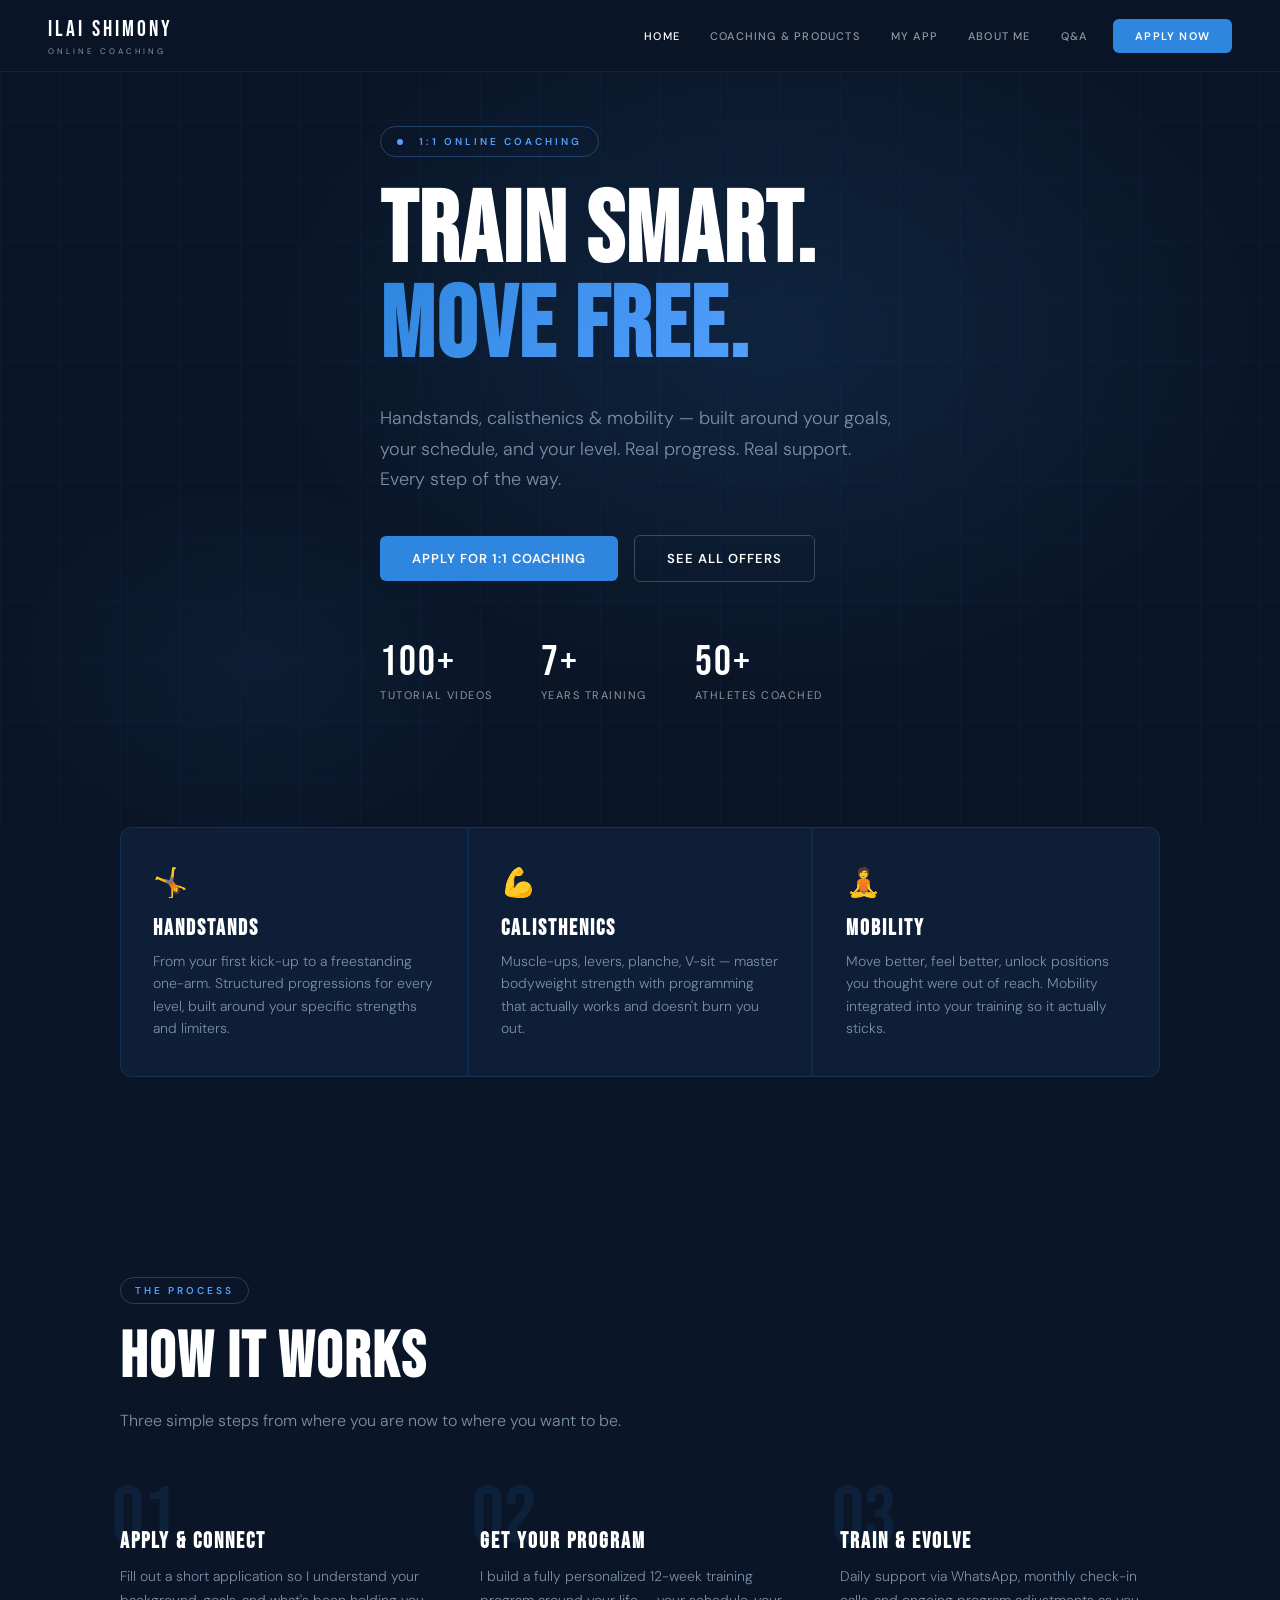
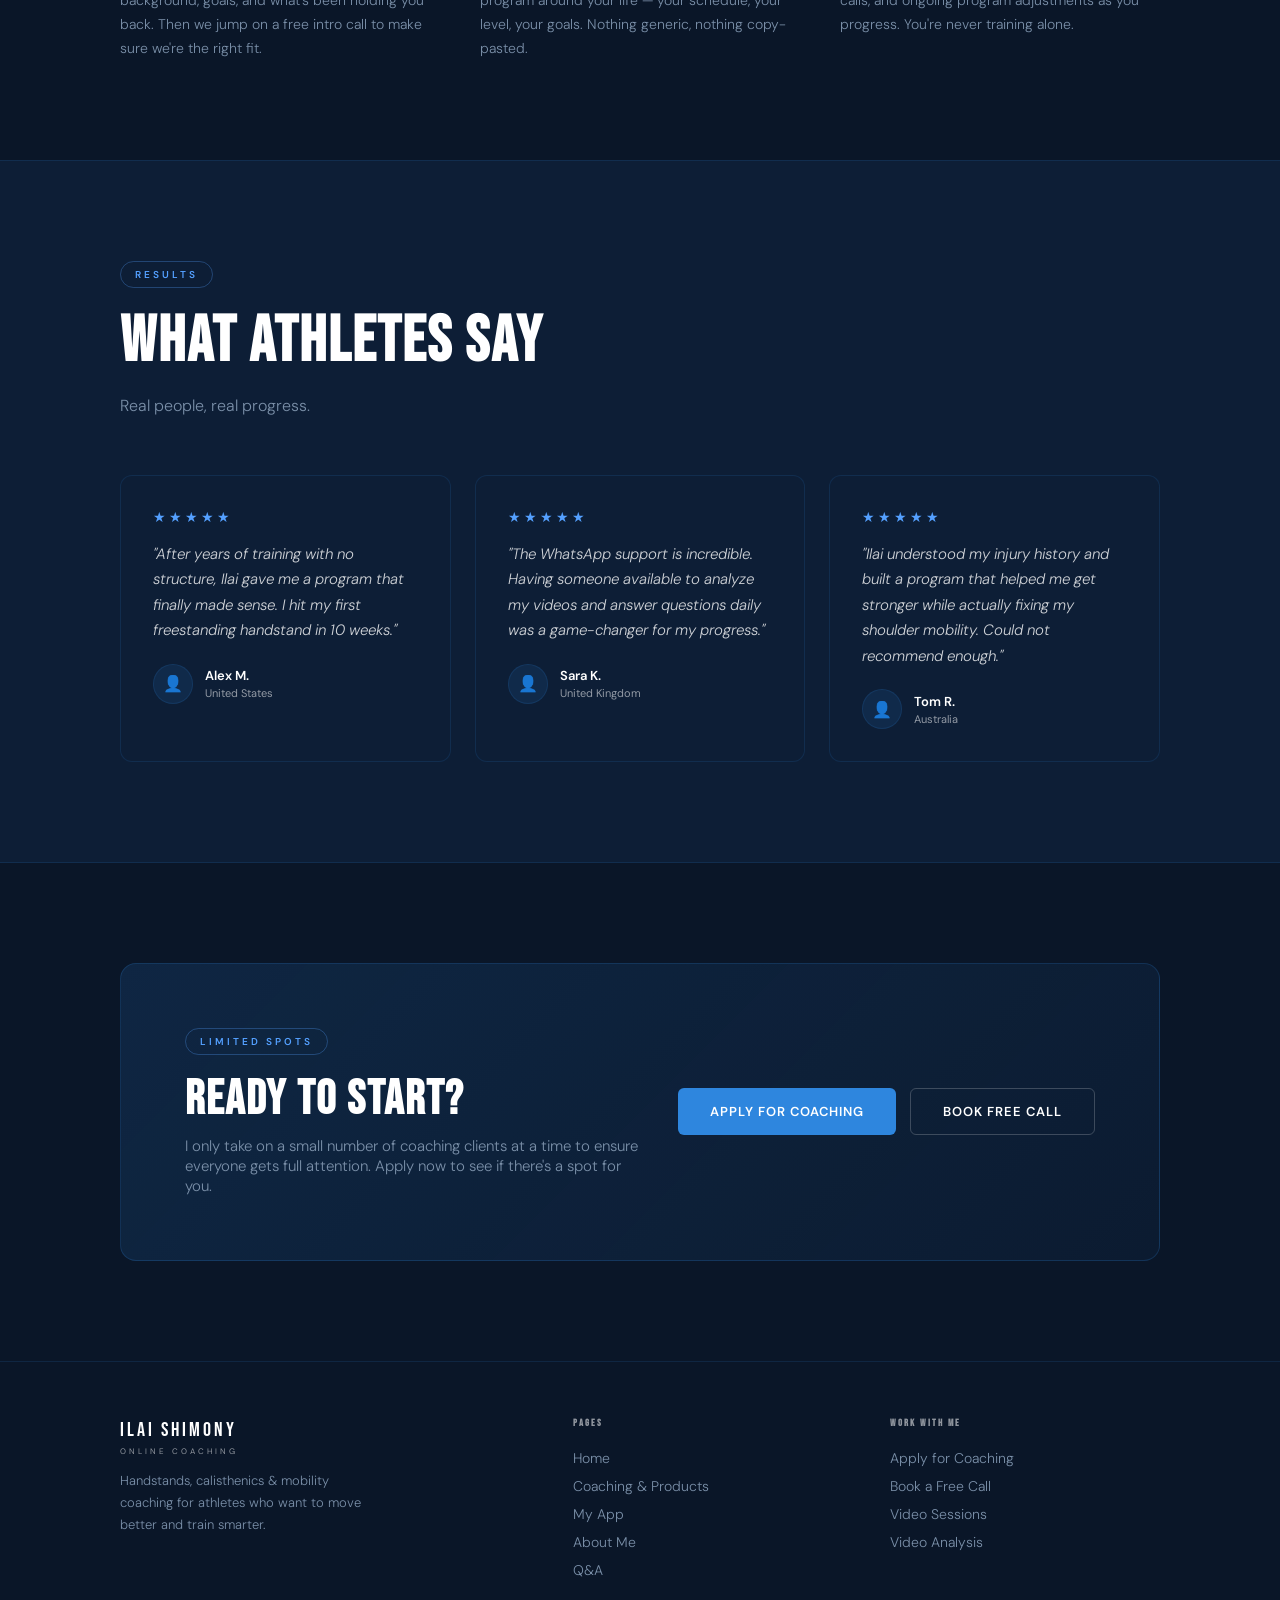
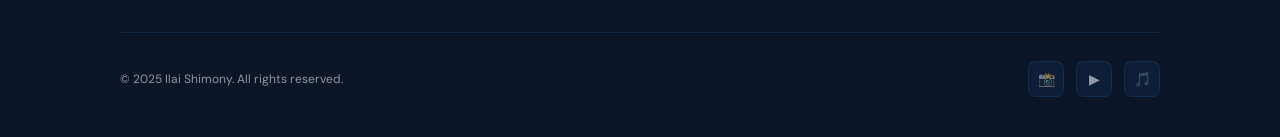
==== index.html @ 52f37802 "Initial commit: full 6-page coaching website" ====
<!DOCTYPE html>
<html lang="en">
<head>
<meta charset="UTF-8">
<meta name="viewport" content="width=device-width, initial-scale=1.0">
<title>Ilai Shimony — 1:1 Online Coaching</title>
<link href="https://fonts.googleapis.com/css2?family=Bebas+Neue&family=DM+Sans:wght@300;400;500;600&display=swap" rel="stylesheet">
<link rel="stylesheet" href="css/style.css">
</head>
<body>

<nav>
  <a href="index.html" class="logo">
    <div class="logo-name"><span>ILAI SHIMONY</span></div>
    <div class="logo-sub">Online Coaching</div>
  </a>
  <div class="nav-links">
    <a href="index.html">Home</a>
    <a href="coaching.html">Coaching &amp; Products</a>
    <a href="app.html">My App</a>
    <a href="about.html">About Me</a>
    <a href="faq.html">Q&amp;A</a>
    <a href="apply.html" class="nav-apply">Apply Now</a>
  </div>
  <button class="nav-burger" onclick="toggleMenu()" aria-label="Menu">
    <span></span><span></span><span></span>
  </button>
</nav>
<div class="nav-mobile" id="nav-mobile">
  <a href="index.html">Home</a>
  <a href="coaching.html">Coaching &amp; Products</a>
  <a href="app.html">My App</a>
  <a href="about.html">About Me</a>
  <a href="faq.html">Q&amp;A</a>
  <a href="apply.html" class="nav-apply">Apply Now</a>
</div>

<!-- HERO -->
<section class="hero">
  <div class="hero-bg"></div>
  <div class="hero-grid"></div>
  <div class="container">
    <div class="hero-content">
      <div class="hero-tag"><span></span>1:1 Online Coaching</div>
      <h1>TRAIN SMART.<br><em>MOVE FREE.</em></h1>
      <p>Handstands, calisthenics &amp; mobility — built around your goals, your schedule, and your level. Real progress. Real support. Every step of the way.</p>
      <div class="hero-btns">
        <a href="apply.html" class="btn-main">Apply for 1:1 Coaching</a>
        <a href="coaching.html" class="btn-ghost">See All Offers</a>
      </div>
      <div class="hero-stats">
        <div>
          <div class="stat-num">100+</div>
          <div class="stat-lbl">Tutorial Videos</div>
        </div>
        <div>
          <div class="stat-num">7+</div>
          <div class="stat-lbl">Years Training</div>
        </div>
        <div>
          <div class="stat-num">50+</div>
          <div class="stat-lbl">Athletes Coached</div>
        </div>
      </div>
    </div>
  </div>
</section>

<!-- WHAT I OFFER -->
<section class="section" style="padding-top:0;">
  <div class="container">
    <div class="offers-strip">
      <div class="offer-item">
        <div class="offer-icon">🤸</div>
        <h3>HANDSTANDS</h3>
        <p>From your first kick-up to a freestanding one-arm. Structured progressions for every level, built around your specific strengths and limiters.</p>
      </div>
      <div class="offer-item" style="border-left:1px solid var(--border); border-right:1px solid var(--border);">
        <div class="offer-icon">💪</div>
        <h3>CALISTHENICS</h3>
        <p>Muscle-ups, levers, planche, V-sit — master bodyweight strength with programming that actually works and doesn't burn you out.</p>
      </div>
      <div class="offer-item">
        <div class="offer-icon">🧘</div>
        <h3>MOBILITY</h3>
        <p>Move better, feel better, unlock positions you thought were out of reach. Mobility integrated into your training so it actually sticks.</p>
      </div>
    </div>
  </div>
</section>

<!-- HOW IT WORKS -->
<section class="section">
  <div class="container">
    <div class="tag">The Process</div>
    <h2 class="section-title">HOW IT WORKS</h2>
    <p class="section-sub">Three simple steps from where you are now to where you want to be.</p>
    <div class="steps">
      <div class="step">
        <div class="step-num">01</div>
        <div class="step-content">
          <h3>APPLY &amp; CONNECT</h3>
          <p>Fill out a short application so I understand your background, goals, and what's been holding you back. Then we jump on a free intro call to make sure we're the right fit.</p>
        </div>
      </div>
      <div class="step">
        <div class="step-num">02</div>
        <div class="step-content">
          <h3>GET YOUR PROGRAM</h3>
          <p>I build a fully personalized 12-week training program around your life — your schedule, your level, your goals. Nothing generic, nothing copy-pasted.</p>
        </div>
      </div>
      <div class="step">
        <div class="step-num">03</div>
        <div class="step-content">
          <h3>TRAIN &amp; EVOLVE</h3>
          <p>Daily support via WhatsApp, monthly check-in calls, and ongoing program adjustments as you progress. You're never training alone.</p>
        </div>
      </div>
    </div>
  </div>
</section>

<!-- TESTIMONIALS -->
<section class="section" style="background:var(--bg2); border-top:1px solid var(--border); border-bottom:1px solid var(--border);">
  <div class="container">
    <div class="tag">Results</div>
    <h2 class="section-title">WHAT ATHLETES SAY</h2>
    <p class="section-sub">Real people, real progress.</p>
    <div class="testimonials-grid">
      <div class="testimonial">
        <div class="testimonial-stars">★★★★★</div>
        <p class="testimonial-text">"After years of training with no structure, Ilai gave me a program that finally made sense. I hit my first freestanding handstand in 10 weeks."</p>
        <div class="testimonial-author">
          <div class="author-avatar">👤</div>
          <div>
            <div class="author-name">Alex M.</div>
            <div class="author-loc">United States</div>
          </div>
        </div>
      </div>
      <div class="testimonial">
        <div class="testimonial-stars">★★★★★</div>
        <p class="testimonial-text">"The WhatsApp support is incredible. Having someone available to analyze my videos and answer questions daily was a game-changer for my progress."</p>
        <div class="testimonial-author">
          <div class="author-avatar">👤</div>
          <div>
            <div class="author-name">Sara K.</div>
            <div class="author-loc">United Kingdom</div>
          </div>
        </div>
      </div>
      <div class="testimonial">
        <div class="testimonial-stars">★★★★★</div>
        <p class="testimonial-text">"Ilai understood my injury history and built a program that helped me get stronger while actually fixing my shoulder mobility. Could not recommend enough."</p>
        <div class="testimonial-author">
          <div class="author-avatar">👤</div>
          <div>
            <div class="author-name">Tom R.</div>
            <div class="author-loc">Australia</div>
          </div>
        </div>
      </div>
    </div>
  </div>
</section>

<!-- CTA -->
<section class="section">
  <div class="container">
    <div class="cta-banner">
      <div>
        <div class="tag">Limited Spots</div>
        <h2>READY TO START?</h2>
        <p>I only take on a small number of coaching clients at a time to ensure everyone gets full attention. Apply now to see if there's a spot for you.</p>
      </div>
      <div class="cta-btns">
        <a href="apply.html" class="btn-main">Apply for Coaching</a>
        <a href="https://calendar.app.google/KPaWogHwzNpyXrMc8" target="_blank" class="btn-ghost">Book Free Call</a>
      </div>
    </div>
  </div>
</section>

<footer>
  <div class="container">
    <div class="footer-grid">
      <div class="footer-brand">
        <div class="logo-name"><span>ILAI SHIMONY</span></div>
        <div class="logo-sub" style="margin-top:4px;">Online Coaching</div>
        <p>Handstands, calisthenics &amp; mobility coaching for athletes who want to move better and train smarter.</p>
      </div>
      <div class="footer-col">
        <h4>Pages</h4>
        <a href="index.html">Home</a>
        <a href="coaching.html">Coaching &amp; Products</a>
        <a href="app.html">My App</a>
        <a href="about.html">About Me</a>
        <a href="faq.html">Q&amp;A</a>
      </div>
      <div class="footer-col">
        <h4>Work With Me</h4>
        <a href="apply.html">Apply for Coaching</a>
        <a href="https://calendar.app.google/KPaWogHwzNpyXrMc8" target="_blank">Book a Free Call</a>
        <a href="https://rupa.pro/ilaishimony1/11_video_call_session_" target="_blank">Video Sessions</a>
        <a href="https://rupa.pro/ilaishimony1/video_analysis" target="_blank">Video Analysis</a>
      </div>
    </div>
    <div class="footer-bottom">
      <span>© 2025 Ilai Shimony. All rights reserved.</span>
      <div class="footer-social">
        <a href="#" class="social-link" aria-label="Instagram">📸</a>
        <a href="#" class="social-link" aria-label="YouTube">▶</a>
        <a href="#" class="social-link" aria-label="TikTok">🎵</a>
      </div>
    </div>
  </div>
</footer>

<script src="js/main.js"></script>
</body>
</html>
---- css/style.css ----
/* ── Variables ── */
:root {
  --bg:        #0a1628;
  --bg2:       #0d1e36;
  --bg3:       #101f38;
  --blue:      #2e86de;
  --blue-lt:   #54a0ff;
  --blue-dim:  rgba(46,134,222,0.12);
  --border:    rgba(46,134,222,0.14);
  --text:      #fff;
  --muted:     rgba(255,255,255,0.55);
  --dim:       #7a8fa8;
  --nav-h:     72px;
}

/* ── Reset ── */
*, *::before, *::after { margin:0; padding:0; box-sizing:border-box; }
html { scroll-behavior:smooth; }
body {
  font-family:"DM Sans",sans-serif;
  background:var(--bg);
  color:var(--text);
  overflow-x:hidden;
  -webkit-font-smoothing:antialiased;
}
a { text-decoration:none; color:inherit; }
img { display:block; max-width:100%; }
ul { list-style:none; }

/* ── Typography ── */
h1,h2,h3,h4 { font-family:"Bebas Neue",sans-serif; letter-spacing:2px; line-height:1.05; }

/* ── Nav ── */
nav {
  position:fixed; top:0; left:0; right:0; z-index:1000;
  height:var(--nav-h);
  display:flex; align-items:center; justify-content:space-between;
  padding:0 48px;
  background:rgba(10,22,40,0.97);
  border-bottom:1px solid var(--border);
  backdrop-filter:blur(12px);
}
.logo { cursor:pointer; }
.logo-name { display:flex; align-items:baseline; gap:0; }
.logo-name span {
  font-family:"Bebas Neue",sans-serif;
  font-size:22px; letter-spacing:3px; color:#fff;
}
.logo-sub {
  font-size:8px; letter-spacing:3px; color:var(--muted);
  text-transform:uppercase; margin-top:3px;
}
.nav-links {
  display:flex; align-items:center; gap:2px;
}
.nav-links a {
  color:var(--muted); font-size:11px; font-weight:500;
  letter-spacing:1.2px; text-transform:uppercase;
  padding:8px 14px; border-radius:5px;
  transition:color .2s, background .2s;
}
.nav-links a:hover { color:#fff; }
.nav-links a.active { color:#fff; }
.nav-apply {
  background:var(--blue) !important;
  color:#fff !important;
  padding:10px 22px !important;
  font-weight:600 !important;
  margin-left:10px;
  border-radius:6px !important;
}
.nav-apply:hover { background:var(--blue-lt) !important; }

/* Mobile burger */
.nav-burger {
  display:none; flex-direction:column; gap:5px;
  background:none; border:none; cursor:pointer; padding:4px;
}
.nav-burger span {
  display:block; width:22px; height:2px;
  background:#fff; border-radius:2px; transition:.3s;
}
.nav-mobile {
  display:none; position:fixed; top:var(--nav-h); left:0; right:0;
  background:rgba(10,22,40,0.99); border-bottom:1px solid var(--border);
  padding:24px 32px; z-index:999; flex-direction:column; gap:4px;
}
.nav-mobile.open { display:flex; }
.nav-mobile a {
  color:var(--muted); font-size:13px; font-weight:500;
  letter-spacing:1px; text-transform:uppercase;
  padding:12px 0; border-bottom:1px solid var(--border);
  transition:color .2s;
}
.nav-mobile a:hover, .nav-mobile a.active { color:#fff; }
.nav-mobile .nav-apply {
  background:var(--blue) !important; color:#fff !important;
  border-radius:6px !important; text-align:center; margin-top:8px;
  border-bottom:none !important; padding:12px !important;
}

/* ── Buttons ── */
.btn-main {
  display:inline-flex; align-items:center; gap:8px;
  background:var(--blue); color:#fff;
  font-family:"DM Sans",sans-serif; font-size:13px;
  font-weight:600; letter-spacing:1px; text-transform:uppercase;
  padding:14px 32px; border-radius:6px; border:none; cursor:pointer;
  transition:background .2s, transform .15s;
}
.btn-main:hover { background:var(--blue-lt); transform:translateY(-1px); }
.btn-ghost {
  display:inline-flex; align-items:center; gap:8px;
  background:transparent; color:#fff;
  font-family:"DM Sans",sans-serif; font-size:13px;
  font-weight:600; letter-spacing:1px; text-transform:uppercase;
  padding:14px 32px; border-radius:6px;
  border:1px solid rgba(255,255,255,0.2); cursor:pointer;
  transition:border-color .2s, background .2s, transform .15s;
}
.btn-ghost:hover { border-color:#fff; background:rgba(255,255,255,0.05); transform:translateY(-1px); }
.btn-outline {
  display:inline-flex; align-items:center; gap:8px;
  background:transparent; color:var(--blue-lt);
  font-family:"DM Sans",sans-serif; font-size:13px;
  font-weight:600; letter-spacing:1px; text-transform:uppercase;
  padding:12px 28px; border-radius:6px;
  border:1px solid var(--blue); cursor:pointer;
  transition:all .2s;
}
.btn-outline:hover { background:var(--blue); color:#fff; }

/* ── Section helpers ── */
.section { padding:100px 0; }
.section-sm { padding:60px 0; }
.container { max-width:1120px; margin:0 auto; padding:0 40px; }
.container-sm { max-width:800px; margin:0 auto; padding:0 40px; }

.tag {
  display:inline-block;
  font-size:10px; font-weight:600; letter-spacing:3px;
  text-transform:uppercase; color:var(--blue-lt);
  border:1px solid rgba(84,160,255,0.3);
  padding:6px 14px; border-radius:20px; margin-bottom:20px;
}
.section-title { font-size:clamp(40px,5vw,64px); margin-bottom:16px; }
.section-sub { font-size:16px; color:var(--dim); font-weight:300; max-width:540px; line-height:1.7; }

.divider { border:none; border-top:1px solid var(--border); margin:60px 0; }

/* ── Hero (Home) ── */
.hero {
  min-height:calc(100vh - var(--nav-h));
  display:flex; align-items:center;
  position:relative; overflow:hidden;
  padding:80px 0;
}
.hero-bg {
  position:absolute; inset:0; z-index:0;
  background:
    radial-gradient(ellipse 700px 500px at 60% 40%, rgba(46,134,222,0.12) 0%, transparent 70%),
    radial-gradient(ellipse 400px 300px at 20% 80%, rgba(46,134,222,0.06) 0%, transparent 60%);
}
.hero-grid {
  position:absolute; inset:0; z-index:0; opacity:.06;
  background-image:
    linear-gradient(rgba(84,160,255,.5) 1px, transparent 1px),
    linear-gradient(90deg, rgba(84,160,255,.5) 1px, transparent 1px);
  background-size:60px 60px;
}
.hero-content { position:relative; z-index:1; max-width:680px; }
.hero-tag {
  display:inline-flex; align-items:center; gap:8px;
  font-size:10px; font-weight:600; letter-spacing:3px;
  text-transform:uppercase; color:var(--blue-lt);
  border:1px solid rgba(84,160,255,0.3);
  padding:8px 16px; border-radius:20px; margin-bottom:28px;
}
.hero-tag::before {
  content:''; display:block; width:6px; height:6px;
  background:var(--blue-lt); border-radius:50%;
  animation:pulse 2s ease-in-out infinite;
}
@keyframes pulse {
  0%,100% { opacity:1; transform:scale(1); }
  50% { opacity:.4; transform:scale(.7); }
}
.hero h1 {
  font-size:clamp(60px,8vw,100px);
  line-height:.95; margin-bottom:28px;
}
.hero h1 em {
  font-style:normal;
  background:linear-gradient(135deg,var(--blue),var(--blue-lt));
  -webkit-background-clip:text; -webkit-text-fill-color:transparent;
  background-clip:text;
}
.hero p {
  font-size:18px; color:var(--dim); font-weight:300;
  line-height:1.7; margin-bottom:40px; max-width:520px;
}
.hero-btns { display:flex; align-items:center; gap:16px; flex-wrap:wrap; margin-bottom:60px; }
.hero-stats { display:flex; gap:48px; }
.stat-num {
  font-family:"Bebas Neue",sans-serif;
  font-size:42px; letter-spacing:2px; color:#fff; line-height:1;
}
.stat-lbl { font-size:11px; color:var(--muted); letter-spacing:1.5px; text-transform:uppercase; margin-top:4px; }

/* ── Offers strip ── */
.offers-strip {
  display:grid; grid-template-columns:repeat(3,1fr); gap:2px;
  background:var(--border); border:1px solid var(--border); border-radius:12px; overflow:hidden;
  margin-top:-1px;
}
.offer-item {
  background:var(--bg2); padding:36px 32px;
  transition:background .2s;
}
.offer-item:hover { background:var(--bg3); }
.offer-icon { font-size:28px; margin-bottom:16px; }
.offer-item h3 { font-size:22px; margin-bottom:10px; }
.offer-item p { font-size:14px; color:var(--dim); font-weight:300; line-height:1.6; }

/* ── How It Works ── */
.steps { display:grid; grid-template-columns:repeat(3,1fr); gap:40px; margin-top:64px; }
.step { position:relative; }
.step-num {
  font-family:"Bebas Neue",sans-serif;
  font-size:80px; color:rgba(46,134,222,0.1);
  position:absolute; top:-20px; left:-8px; line-height:1; z-index:0;
}
.step-content { position:relative; z-index:1; padding-top:32px; }
.step-content h3 { font-size:22px; margin-bottom:12px; }
.step-content p { font-size:14px; color:var(--dim); font-weight:300; line-height:1.7; }

/* ── Testimonials ── */
.testimonials-grid { display:grid; grid-template-columns:repeat(3,1fr); gap:24px; margin-top:56px; }
.testimonial {
  background:var(--bg2); border:1px solid var(--border);
  border-radius:12px; padding:32px;
}
.testimonial-stars { color:var(--blue-lt); font-size:14px; letter-spacing:3px; margin-bottom:16px; }
.testimonial-text {
  font-size:15px; color:rgba(255,255,255,0.8);
  font-weight:300; line-height:1.7; margin-bottom:20px;
  font-style:italic;
}
.testimonial-author { display:flex; align-items:center; gap:12px; }
.author-avatar {
  width:40px; height:40px; border-radius:50%;
  background:var(--blue-dim); border:1px solid var(--border);
  display:flex; align-items:center; justify-content:center;
  font-size:16px;
}
.author-name { font-size:13px; font-weight:600; }
.author-loc { font-size:11px; color:var(--muted); margin-top:2px; }

/* ── CTA Banner ── */
.cta-banner {
  background:linear-gradient(135deg, rgba(46,134,222,0.15), rgba(46,134,222,0.05));
  border:1px solid rgba(46,134,222,0.2);
  border-radius:16px; padding:64px;
  display:flex; align-items:center; justify-content:space-between; gap:40px;
}
.cta-banner h2 { font-size:clamp(32px,4vw,48px); margin-bottom:10px; }
.cta-banner p { font-size:15px; color:var(--dim); font-weight:300; }
.cta-btns { display:flex; gap:14px; flex-wrap:wrap; flex-shrink:0; }

/* ── Page Hero (inner pages) ── */
.page-hero {
  padding:100px 0 70px;
  position:relative; overflow:hidden;
  border-bottom:1px solid var(--border);
}
.page-hero-bg {
  position:absolute; inset:0; z-index:0;
  background:radial-gradient(ellipse 600px 400px at 70% 50%, rgba(46,134,222,0.1) 0%, transparent 70%);
}
.page-hero-content { position:relative; z-index:1; }
.page-hero h1 { font-size:clamp(52px,7vw,88px); margin-bottom:16px; }
.page-hero p { font-size:17px; color:var(--dim); font-weight:300; max-width:520px; line-height:1.7; }

/* ── Products Page ── */
.main-card {
  display:flex; align-items:flex-start; justify-content:space-between; gap:48px;
  background:linear-gradient(135deg,rgba(46,134,222,0.1),rgba(46,134,222,0.04));
  border:1px solid rgba(46,134,222,0.25); border-radius:14px;
  padding:48px; margin-bottom:28px;
}
.main-card h2 { font-size:36px; margin-bottom:14px; }
.main-card > div:first-child p { font-size:15px; color:var(--dim); font-weight:300; line-height:1.7; margin-bottom:24px; }
.pills { display:flex; flex-wrap:wrap; gap:8px; }
.pill {
  font-size:11px; font-weight:500; letter-spacing:1px;
  text-transform:uppercase; color:var(--blue-lt);
  border:1px solid rgba(84,160,255,0.3);
  padding:6px 14px; border-radius:20px;
}
.main-right { text-align:center; flex-shrink:0; min-width:180px; }
.apply-lbl {
  font-family:"Bebas Neue",sans-serif;
  font-size:28px; letter-spacing:2px; line-height:1.2;
  color:var(--muted); margin-bottom:20px;
}
.grid3 { display:grid; grid-template-columns:repeat(3,1fr); gap:20px; margin-bottom:20px; }
.card {
  background:var(--bg2); border:1px solid var(--border);
  border-radius:12px; padding:32px;
  display:flex; flex-direction:column;
}
.card.dashed { border-style:dashed; }
.card h3 { font-size:22px; margin-bottom:12px; }
.card p { font-size:14px; color:var(--dim); font-weight:300; line-height:1.6; }
.card .hr { border:none; border-top:1px solid var(--border); margin:20px 0; }
.card .list li {
  font-size:13px; color:rgba(255,255,255,0.75); padding:6px 0;
  border-bottom:1px solid var(--border);
}
.card .list li:last-child { border-bottom:none; }
.card .price { font-family:"Bebas Neue",sans-serif; font-size:36px; letter-spacing:2px; margin:16px 0; }
.card .btn-outline, .card .btn-main { margin-top:auto; width:100%; justify-content:center; }
.wide {
  display:flex; align-items:center; justify-content:space-between; gap:32px;
  background:var(--bg2); border:1px solid var(--border);
  border-radius:12px; padding:36px 40px; margin-bottom:20px;
}
.wide h3 { font-size:26px; margin-bottom:10px; }
.wide p { font-size:14px; color:var(--dim); font-weight:300; line-height:1.6; max-width:480px; }
.wide-r { display:flex; align-items:center; gap:24px; flex-shrink:0; }
.wide-r .price { font-family:"Bebas Neue",sans-serif; font-size:40px; letter-spacing:2px; }
.products-banner {
  background:linear-gradient(135deg,rgba(46,134,222,0.1),var(--bg2));
  border:1px solid var(--border); border-radius:12px;
  padding:40px 48px;
  display:flex; align-items:center; justify-content:space-between; gap:32px;
}
.products-banner h3 { font-size:26px; margin-bottom:8px; }
.products-banner p { font-size:14px; color:var(--dim); font-weight:300; }

/* ── About Page ── */
.about-grid {
  display:grid; grid-template-columns:1fr 1fr; gap:80px; align-items:center;
}
.about-photo-wrap {
  position:relative;
}
.about-photo {
  width:100%; aspect-ratio:3/4; border-radius:16px;
  background:var(--bg2); border:1px solid var(--border);
  display:flex; align-items:center; justify-content:center;
  overflow:hidden;
}
.photo-placeholder {
  display:flex; flex-direction:column; align-items:center; gap:12px;
  color:var(--dim);
}
.photo-placeholder span:first-child { font-size:48px; }
.photo-placeholder span:last-child { font-size:12px; letter-spacing:2px; text-transform:uppercase; }
.about-photo-accent {
  position:absolute; bottom:-20px; right:-20px;
  width:120px; height:120px; border-radius:12px;
  background:var(--blue-dim); border:1px solid rgba(46,134,222,0.3);
  display:flex; align-items:center; justify-content:center;
  font-family:"Bebas Neue",sans-serif;
  font-size:11px; letter-spacing:2px; color:var(--blue-lt);
  text-align:center; padding:16px;
}
.about-text .tag { margin-bottom:16px; }
.about-text h2 { font-size:clamp(36px,4vw,52px); margin-bottom:20px; }
.about-text p { font-size:15px; color:var(--dim); font-weight:300; line-height:1.8; margin-bottom:20px; }
.about-values { display:grid; grid-template-columns:1fr 1fr; gap:16px; margin-top:32px; }
.value-item {
  background:var(--bg2); border:1px solid var(--border);
  border-radius:10px; padding:20px;
}
.value-item h4 { font-size:16px; margin-bottom:6px; }
.value-item p { font-size:13px; color:var(--dim); line-height:1.5; }

.journey { margin-top:80px; }
.journey-title { font-size:clamp(36px,4vw,52px); margin-bottom:48px; }
.timeline { position:relative; padding-left:32px; }
.timeline::before {
  content:''; position:absolute; left:6px; top:8px; bottom:0;
  width:1px; background:var(--border);
}
.timeline-item { position:relative; margin-bottom:40px; }
.timeline-item::before {
  content:''; position:absolute; left:-29px; top:8px;
  width:10px; height:10px; border-radius:50%;
  background:var(--blue); border:2px solid var(--bg);
  box-shadow:0 0 0 4px var(--blue-dim);
}
.timeline-year {
  font-size:10px; font-weight:600; letter-spacing:2px;
  text-transform:uppercase; color:var(--blue-lt); margin-bottom:6px;
}
.timeline-item h4 { font-size:18px; margin-bottom:6px; }
.timeline-item p { font-size:14px; color:var(--dim); font-weight:300; line-height:1.6; }

/* ── App Page ── */
.app-hero {
  min-height:calc(100vh - var(--nav-h));
  display:flex; align-items:center; justify-content:center;
  text-align:center; padding:80px 0;
  position:relative; overflow:hidden;
}
.app-hero-bg {
  position:absolute; inset:0; z-index:0;
  background:
    radial-gradient(ellipse 600px 400px at 50% 40%, rgba(46,134,222,0.15) 0%, transparent 70%);
}
.app-hero-content { position:relative; z-index:1; max-width:700px; }
.app-badge {
  display:inline-flex; align-items:center; gap:8px;
  background:rgba(46,134,222,0.15); border:1px solid rgba(46,134,222,0.3);
  border-radius:20px; padding:8px 18px; margin-bottom:28px;
  font-size:11px; font-weight:600; letter-spacing:2px; text-transform:uppercase;
  color:var(--blue-lt);
}
.app-badge::before {
  content:''; width:6px; height:6px; border-radius:50%;
  background:#f6c90e; box-shadow:0 0 8px #f6c90e;
  animation:pulse 2s infinite;
}
.app-hero h1 { font-size:clamp(56px,8vw,96px); margin-bottom:20px; }
.app-hero p { font-size:17px; color:var(--dim); font-weight:300; line-height:1.7; margin-bottom:48px; }
.app-mockup {
  margin:60px auto 0; max-width:340px;
  background:var(--bg2); border:1px solid var(--border);
  border-radius:32px; padding:24px 20px;
  box-shadow:0 40px 80px rgba(0,0,0,0.4), 0 0 60px rgba(46,134,222,0.1);
}
.app-mockup-screen {
  background:var(--bg3); border-radius:22px;
  aspect-ratio:9/19; overflow:hidden;
  display:flex; flex-direction:column; align-items:center; justify-content:center;
  border:1px solid var(--border);
}
.app-mockup-inner { text-align:center; padding:32px; }
.app-mockup-inner .app-icon { font-size:48px; margin-bottom:16px; }
.app-mockup-inner h3 { font-size:24px; margin-bottom:8px; }
.app-mockup-inner p { font-size:13px; color:var(--muted); }
.app-features { display:grid; grid-template-columns:repeat(3,1fr); gap:20px; margin-top:64px; }
.app-feature {
  background:var(--bg2); border:1px solid var(--border);
  border-radius:12px; padding:28px; text-align:center;
}
.app-feature-icon { font-size:28px; margin-bottom:14px; }
.app-feature h4 { font-size:18px; margin-bottom:8px; }
.app-feature p { font-size:13px; color:var(--dim); font-weight:300; line-height:1.6; }
.app-notify {
  margin-top:80px;
  background:linear-gradient(135deg,rgba(46,134,222,0.12),rgba(46,134,222,0.04));
  border:1px solid rgba(46,134,222,0.2); border-radius:16px;
  padding:56px; text-align:center;
}
.app-notify h2 { font-size:42px; margin-bottom:12px; }
.app-notify p { font-size:15px; color:var(--dim); margin-bottom:32px; }
.notify-form { display:flex; gap:12px; justify-content:center; flex-wrap:wrap; }
.notify-form input {
  background:var(--bg2); border:1px solid var(--border);
  border-radius:6px; padding:14px 20px;
  color:#fff; font-family:"DM Sans",sans-serif; font-size:14px;
  width:280px; outline:none; transition:border-color .2s;
}
.notify-form input::placeholder { color:var(--dim); }
.notify-form input:focus { border-color:var(--blue); }

/* ── FAQ Page ── */
.faq-grid { display:grid; grid-template-columns:1fr 1fr; gap:20px; align-items:start; margin-top:56px; }
.faq-item {
  background:var(--bg2); border:1px solid var(--border);
  border-radius:12px; overflow:hidden;
}
.faq-q {
  width:100%; text-align:left; background:none; border:none;
  color:#fff; font-family:"DM Sans",sans-serif; font-size:15px;
  font-weight:500; padding:24px 28px;
  display:flex; justify-content:space-between; align-items:center; gap:16px;
  cursor:pointer; transition:background .2s;
}
.faq-q:hover { background:rgba(46,134,222,0.06); }
.faq-chevron {
  width:20px; height:20px; flex-shrink:0;
  border:1px solid var(--border); border-radius:50%;
  display:flex; align-items:center; justify-content:center;
  font-size:12px; color:var(--blue-lt); transition:transform .3s;
}
.faq-item.open .faq-chevron { transform:rotate(180deg); }
.faq-a {
  max-height:0; overflow:hidden;
  padding:0 28px;
  font-size:14px; color:var(--dim); font-weight:300; line-height:1.7;
  transition:max-height .35s ease, padding .35s ease;
}
.faq-item.open .faq-a { max-height:300px; padding:0 28px 24px; }
.faq-cta {
  margin-top:64px;
  background:var(--bg2); border:1px solid var(--border);
  border-radius:14px; padding:48px;
  display:flex; align-items:center; justify-content:space-between; gap:32px;
}
.faq-cta h3 { font-size:32px; margin-bottom:10px; }
.faq-cta p { font-size:14px; color:var(--dim); font-weight:300; }

/* ── Apply Page ── */
.apply-layout { display:grid; grid-template-columns:1fr 380px; gap:64px; align-items:start; }
.apply-sidebar {
  position:sticky; top:calc(var(--nav-h) + 32px);
  background:var(--bg2); border:1px solid var(--border);
  border-radius:14px; padding:36px;
}
.apply-sidebar h3 { font-size:24px; margin-bottom:20px; }
.sidebar-benefits { display:flex; flex-direction:column; gap:16px; }
.sidebar-benefit {
  display:flex; align-items:flex-start; gap:14px;
}
.sidebar-benefit-icon {
  width:36px; height:36px; border-radius:8px;
  background:var(--blue-dim); border:1px solid rgba(46,134,222,0.2);
  display:flex; align-items:center; justify-content:center;
  font-size:16px; flex-shrink:0;
}
.sidebar-benefit-text h4 { font-size:14px; margin-bottom:3px; }
.sidebar-benefit-text p { font-size:12px; color:var(--dim); font-weight:300; }
.sidebar-divider { border:none; border-top:1px solid var(--border); margin:24px 0; }
.sidebar-quote { font-size:13px; color:var(--muted); font-style:italic; line-height:1.6; }
.sidebar-author { font-size:11px; color:var(--blue-lt); font-weight:600; letter-spacing:1px; text-transform:uppercase; margin-top:8px; }

.apply-form-wrap {}
.form-section { margin-bottom:48px; }
.form-section-title {
  font-size:11px; font-weight:600; letter-spacing:3px;
  text-transform:uppercase; color:var(--blue-lt);
  padding-bottom:16px; margin-bottom:28px;
  border-bottom:1px solid var(--border);
}
.form-row { display:grid; grid-template-columns:1fr 1fr; gap:20px; margin-bottom:20px; }
.form-group { display:flex; flex-direction:column; gap:8px; margin-bottom:20px; }
.form-group label {
  font-size:12px; font-weight:600; letter-spacing:1px;
  text-transform:uppercase; color:rgba(255,255,255,0.7);
}
.form-group input,
.form-group textarea,
.form-group select {
  background:var(--bg2); border:1px solid var(--border);
  border-radius:8px; padding:14px 18px;
  color:#fff; font-family:"DM Sans",sans-serif; font-size:14px;
  outline:none; transition:border-color .2s;
  -webkit-appearance:none;
}
.form-group input:focus,
.form-group textarea:focus,
.form-group select:focus { border-color:var(--blue); }
.form-group input::placeholder,
.form-group textarea::placeholder { color:var(--dim); }
.form-group textarea { resize:vertical; min-height:100px; }
.form-group select { cursor:pointer; }
.form-group select option { background:var(--bg2); }

.radio-group { display:flex; flex-direction:column; gap:10px; }
.radio-opt {
  display:flex; align-items:center; gap:14px;
  background:var(--bg2); border:1px solid var(--border);
  border-radius:8px; padding:14px 18px; cursor:pointer;
  transition:border-color .2s, background .2s;
}
.radio-opt:hover { border-color:rgba(46,134,222,0.4); }
.radio-opt.selected { border-color:var(--blue); background:rgba(46,134,222,0.08); }
.radio-dot {
  width:16px; height:16px; border-radius:50%;
  border:2px solid var(--border); flex-shrink:0; transition:all .2s;
  display:flex; align-items:center; justify-content:center;
}
.radio-opt.selected .radio-dot {
  border-color:var(--blue); background:var(--blue);
}
.radio-opt.selected .radio-dot::after {
  content:''; display:block; width:6px; height:6px;
  border-radius:50%; background:#fff;
}
.radio-opt-text h5 { font-size:14px; font-weight:500; margin-bottom:2px; }
.radio-opt-text p { font-size:12px; color:var(--dim); }

.apply-submit {
  width:100%; padding:18px; font-size:15px;
  border-radius:8px;
}

/* ── Success Page ── */
.apply-success {
  display:none; text-align:center; padding:80px 40px;
  max-width:600px; margin:0 auto;
}
.apply-success.show { display:block; }
.success-icon { font-size:64px; margin-bottom:28px; }
.apply-success h2 { font-size:clamp(40px,5vw,60px); margin-bottom:16px; }
.apply-success p { font-size:16px; color:var(--dim); font-weight:300; line-height:1.7; margin-bottom:32px; }

/* ── Footer ── */
footer {
  border-top:1px solid var(--border);
  padding:56px 0 40px;
  margin-top:auto;
}
.footer-grid {
  display:grid; grid-template-columns:1.5fr 1fr 1fr; gap:48px;
  margin-bottom:48px;
}
.footer-brand .logo-name span { font-size:20px; }
.footer-brand p { font-size:13px; color:var(--dim); font-weight:300; line-height:1.7; margin-top:14px; max-width:260px; }
.footer-col h4 {
  font-size:10px; font-weight:600; letter-spacing:2px;
  text-transform:uppercase; color:var(--muted); margin-bottom:16px;
}
.footer-col a {
  display:block; font-size:14px; color:var(--dim); font-weight:300;
  padding:5px 0; transition:color .2s;
}
.footer-col a:hover { color:#fff; }
.footer-bottom {
  border-top:1px solid var(--border); padding-top:28px;
  display:flex; align-items:center; justify-content:space-between; gap:24px;
  font-size:12px; color:var(--muted);
}
.footer-social { display:flex; gap:12px; }
.social-link {
  width:36px; height:36px; border-radius:8px;
  background:var(--bg2); border:1px solid var(--border);
  display:flex; align-items:center; justify-content:center;
  font-size:14px; color:var(--muted); transition:all .2s;
}
.social-link:hover { border-color:var(--blue); color:var(--blue-lt); }

/* ── Responsive ── */
@media (max-width:900px) {
  nav { padding:0 24px; }
  .nav-links { display:none; }
  .nav-burger { display:flex; }
  .container { padding:0 24px; }
  .container-sm { padding:0 24px; }
  .section { padding:70px 0; }
  .hero h1 { font-size:64px; }
  .offers-strip { grid-template-columns:1fr; }
  .steps { grid-template-columns:1fr; gap:48px; }
  .testimonials-grid { grid-template-columns:1fr; }
  .cta-banner { flex-direction:column; text-align:center; padding:40px 32px; }
  .cta-btns { justify-content:center; }
  .about-grid { grid-template-columns:1fr; gap:48px; }
  .main-card { flex-direction:column; }
  .grid3 { grid-template-columns:1fr; }
  .wide { flex-direction:column; }
  .apply-layout { grid-template-columns:1fr; }
  .apply-sidebar { position:static; }
  .faq-grid { grid-template-columns:1fr; }
  .footer-grid { grid-template-columns:1fr 1fr; }
  .app-features { grid-template-columns:1fr; }
}
@media (max-width:580px) {
  .hero h1 { font-size:48px; }
  .hero-stats { gap:28px; }
  .about-values { grid-template-columns:1fr; }
  .form-row { grid-template-columns:1fr; }
  .products-banner { flex-direction:column; }
  .faq-cta { flex-direction:column; }
  .footer-grid { grid-template-columns:1fr; }
  .footer-bottom { flex-direction:column; text-align:center; }
}
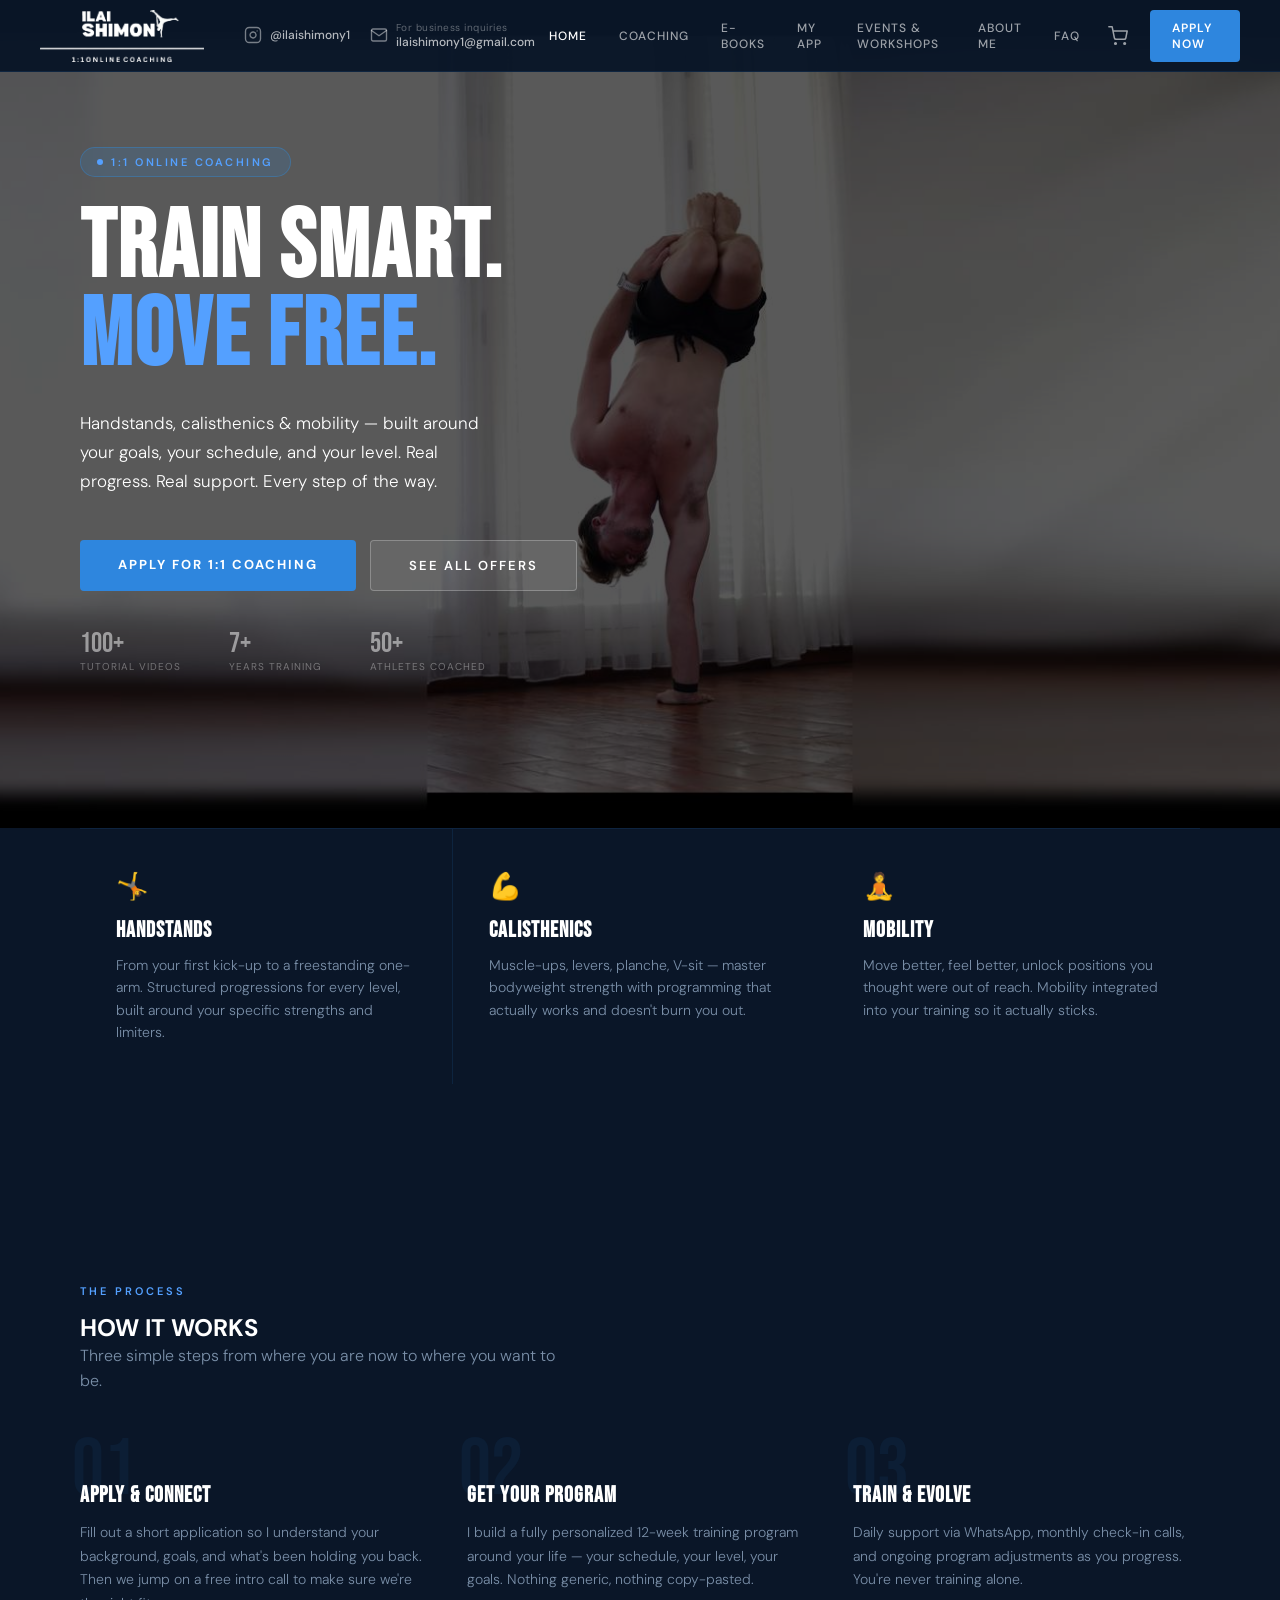
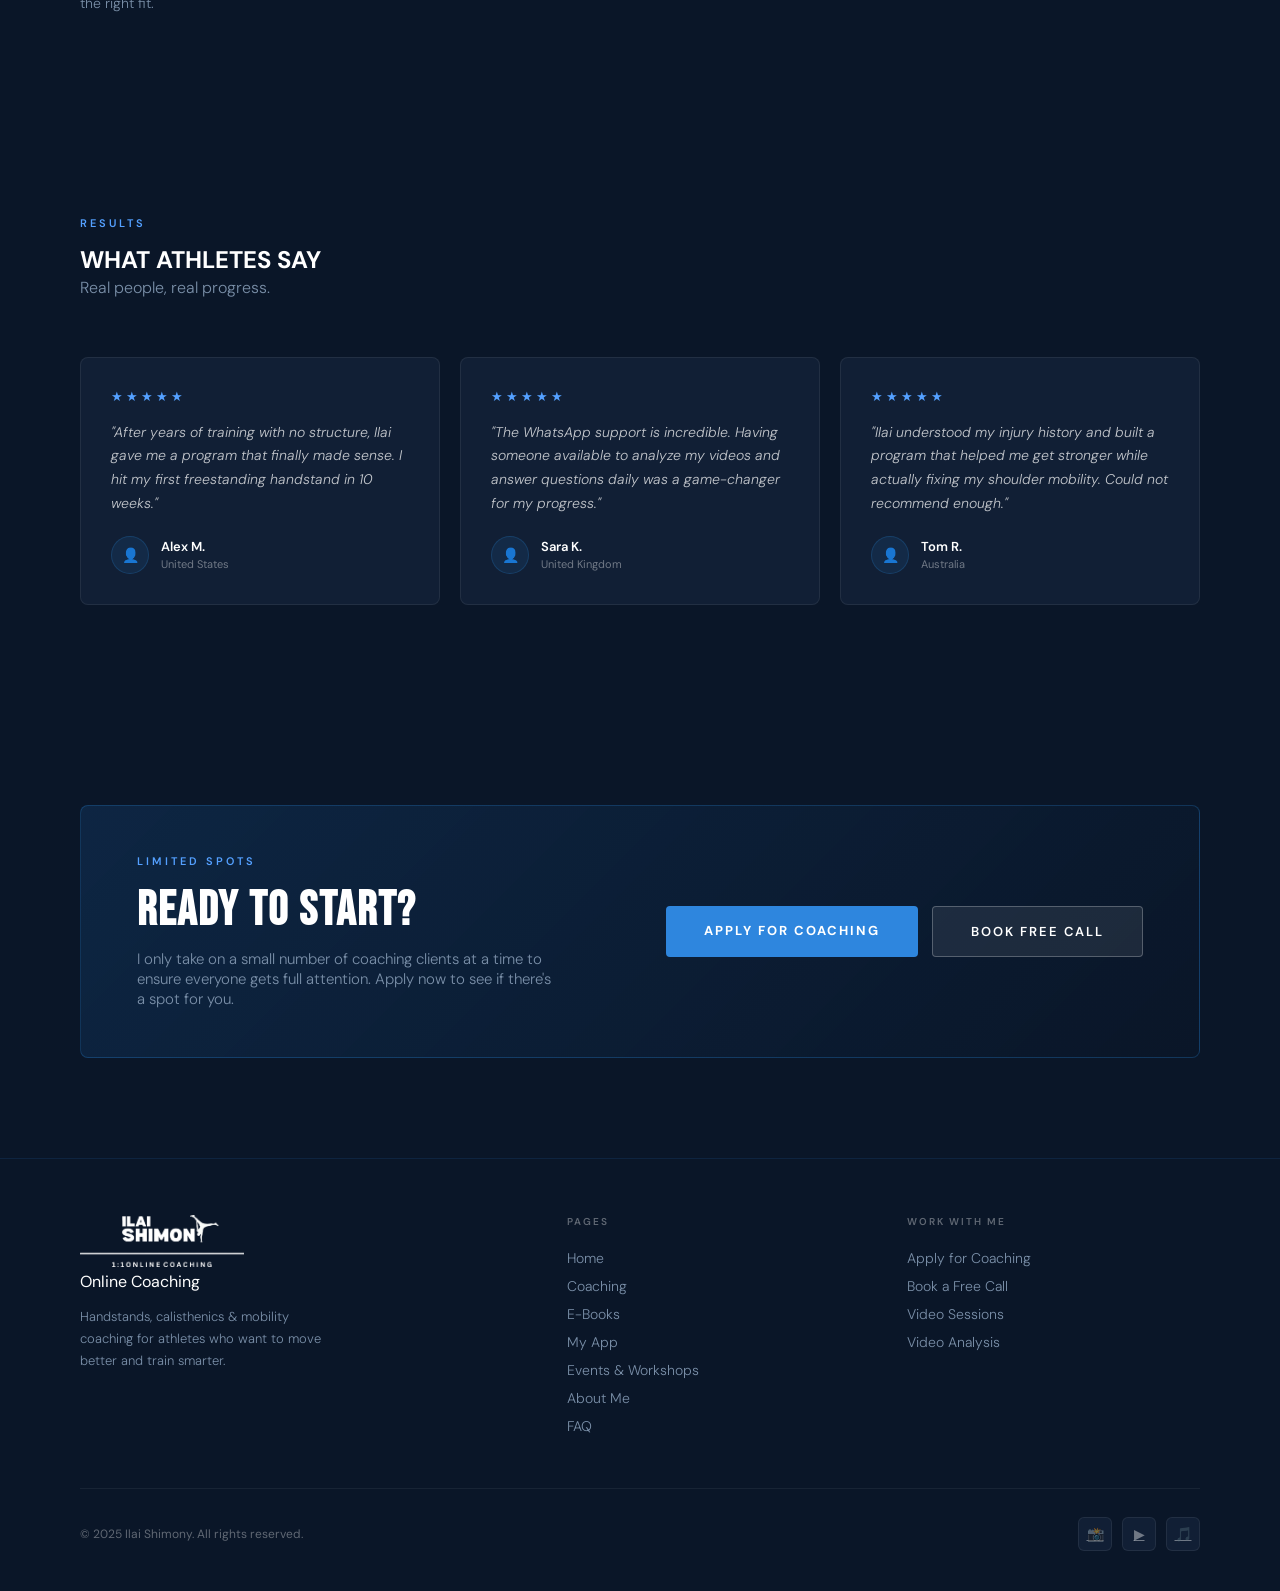
==== commit daa5ddf7: "Add missing pages to deployment (index, app, apply, faq) Co-Authored-By: Claude Sonnet 4.6 <noreply@" ====
--- a/index.html
+++ b/index.html
@@ -10,16 +10,39 @@
 <body>
 
 <nav>
-  <a href="index.html" class="logo">
-    <div class="logo-name"><span>ILAI SHIMONY</span></div>
-    <div class="logo-sub">Online Coaching</div>
-  </a>
+  <div class="nav-left">
+    <a href="index.html" class="logo">
+      <img src="images/logo.png" alt="Ilai Shimony" class="logo-img">
+    </a>
+    <div class="nav-social">
+      <a href="https://instagram.com/ilaishimony1" target="_blank" class="nav-social-link" aria-label="Instagram">
+        <svg width="18" height="18" viewBox="0 0 24 24" fill="none" stroke="currentColor" stroke-width="1.8" stroke-linecap="round" stroke-linejoin="round"><rect x="2" y="2" width="20" height="20" rx="5" ry="5"/><path d="M16 11.37A4 4 0 1 1 12.63 8 4 4 0 0 1 16 11.37z"/><line x1="17.5" y1="6.5" x2="17.51" y2="6.5"/></svg>
+        <div class="nav-social-text">
+          <span class="nav-social-handle">@ilaishimony1</span>
+        </div>
+      </a>
+      <a href="mailto:ilaishimony1@gmail.com" class="nav-social-link" aria-label="Email">
+        <svg width="18" height="18" viewBox="0 0 24 24" fill="none" stroke="currentColor" stroke-width="1.8" stroke-linecap="round" stroke-linejoin="round"><path d="M4 4h16c1.1 0 2 .9 2 2v12c0 1.1-.9 2-2 2H4c-1.1 0-2-.9-2-2V6c0-1.1.9-2 2-2z"/><polyline points="22,6 12,13 2,6"/></svg>
+        <div class="nav-social-text">
+          <span class="nav-social-label">For business inquiries</span>
+          <span class="nav-social-handle">ilaishimony1@gmail.com</span>
+        </div>
+      </a>
+    </div>
+  </div>
   <div class="nav-links">
     <a href="index.html">Home</a>
-    <a href="coaching.html">Coaching &amp; Products</a>
+    <a href="coaching.html">Coaching</a>
+    <a href="ebooks.html">E-Books</a>
+    
     <a href="app.html">My App</a>
+    <a href="events.html">Events &amp; Workshops</a>
     <a href="about.html">About Me</a>
-    <a href="faq.html">Q&amp;A</a>
+    <a href="faq.html">FAQ</a>
+    <a href="cart.html" class="nav-cart" aria-label="Cart" style="position:relative;padding:8px 10px;color:rgba(255,255,255,0.6);display:inline-flex;align-items:center;">
+      <svg width="20" height="20" viewBox="0 0 24 24" fill="none" stroke="currentColor" stroke-width="1.8" stroke-linecap="round" stroke-linejoin="round"><circle cx="9" cy="21" r="1"\/><circle cx="20" cy="21" r="1"\/><path d="M1 1h4l2.68 13.39a2 2 0 0 0 2 1.61h9.72a2 2 0 0 0 2-1.61L23 6H6"\/><\/svg>
+      <span class="cart-badge" style="display:none;position:absolute;top:2px;right:2px;background:#2e86de;color:#fff;font-size:10px;font-weight:700;width:16px;height:16px;border-radius:50%;align-items:center;justify-content:center;"><\/span>
+    <\/a>
     <a href="apply.html" class="nav-apply">Apply Now</a>
   </div>
   <button class="nav-burger" onclick="toggleMenu()" aria-label="Menu">
@@ -27,20 +50,34 @@
   </button>
 </nav>
 <div class="nav-mobile" id="nav-mobile">
-  <a href="index.html">Home</a>
-  <a href="coaching.html">Coaching &amp; Products</a>
-  <a href="app.html">My App</a>
-  <a href="about.html">About Me</a>
-  <a href="faq.html">Q&amp;A</a>
-  <a href="apply.html" class="nav-apply">Apply Now</a>
+  <div class="nav-mobile-header">
+    <a href="index.html" class="logo">
+      <img src="images/logo.png" alt="Ilai Shimony" class="logo-img">
+    </a>
+    <button onclick="toggleMenu()" style="background:none;border:none;cursor:pointer;color:#fff;padding:4px;">
+      <svg width="24" height="24" viewBox="0 0 24 24" fill="none" stroke="currentColor" stroke-width="2" stroke-linecap="round"><line x1="18" y1="6" x2="6" y2="18"/><line x1="6" y1="6" x2="18" y2="18"/></svg>
+    </button>
+  </div>
+  <div class="nav-mobile-links">
+    <a href="index.html">Home</a>
+    <a href="coaching.html">Coaching</a>
+    <a href="ebooks.html">E-Books</a>
+    
+    <a href="app.html">My App</a>
+    <a href="events.html">Events &amp; Workshops</a>
+    <a href="about.html">About Me</a>
+    <a href="faq.html">FAQ</a>
+  </div>
+  <div class="nav-mobile-footer">
+    <a href="apply.html" class="btn-main nav-apply">Apply Now</a>
+  </div>
 </div>
 
 <!-- HERO -->
 <section class="hero">
   <div class="hero-bg"></div>
   <div class="hero-grid"></div>
-  <div class="container">
-    <div class="hero-content">
+  <div class="hero-content">
       <div class="hero-tag"><span></span>1:1 Online Coaching</div>
       <h1>TRAIN SMART.<br><em>MOVE FREE.</em></h1>
       <p>Handstands, calisthenics &amp; mobility — built around your goals, your schedule, and your level. Real progress. Real support. Every step of the way.</p>
@@ -63,7 +100,6 @@
         </div>
       </div>
     </div>
-  </div>
 </section>
 
 <!-- WHAT I OFFER -->
@@ -186,17 +222,20 @@
   <div class="container">
     <div class="footer-grid">
       <div class="footer-brand">
-        <div class="logo-name"><span>ILAI SHIMONY</span></div>
+        <img src="images/logo.png" alt="Ilai Shimony" class="logo-img">
         <div class="logo-sub" style="margin-top:4px;">Online Coaching</div>
         <p>Handstands, calisthenics &amp; mobility coaching for athletes who want to move better and train smarter.</p>
       </div>
       <div class="footer-col">
         <h4>Pages</h4>
         <a href="index.html">Home</a>
-        <a href="coaching.html">Coaching &amp; Products</a>
-        <a href="app.html">My App</a>
-        <a href="about.html">About Me</a>
-        <a href="faq.html">Q&amp;A</a>
+        <a href="coaching.html">Coaching</a>
+        <a href="ebooks.html">E-Books</a>
+    
+    <a href="app.html">My App</a>
+        <a href="events.html">Events &amp; Workshops</a>
+    <a href="about.html">About Me</a>
+        <a href="faq.html">FAQ</a>
       </div>
       <div class="footer-col">
         <h4>Work With Me</h4>
@@ -218,5 +257,6 @@
 </footer>
 
 <script src="js/main.js"></script>
+<script src="js/cart.js"></script>
 </body>
 </html>
--- a/css/style.css
+++ b/css/style.css
@@ -1,670 +1,475 @@
-/* ── Variables ── */
-:root {
-  --bg:        #0a1628;
-  --bg2:       #0d1e36;
-  --bg3:       #101f38;
-  --blue:      #2e86de;
-  --blue-lt:   #54a0ff;
-  --blue-dim:  rgba(46,134,222,0.12);
-  --border:    rgba(46,134,222,0.14);
-  --text:      #fff;
-  --muted:     rgba(255,255,255,0.55);
-  --dim:       #7a8fa8;
-  --nav-h:     72px;
-}
-
-/* ── Reset ── */
-*, *::before, *::after { margin:0; padding:0; box-sizing:border-box; }
-html { scroll-behavior:smooth; }
-body {
-  font-family:"DM Sans",sans-serif;
-  background:var(--bg);
-  color:var(--text);
-  overflow-x:hidden;
-  -webkit-font-smoothing:antialiased;
-}
-a { text-decoration:none; color:inherit; }
-img { display:block; max-width:100%; }
-ul { list-style:none; }
-
-/* ── Typography ── */
-h1,h2,h3,h4 { font-family:"Bebas Neue",sans-serif; letter-spacing:2px; line-height:1.05; }
-
-/* ── Nav ── */
+/* ─── BASE — exact original styles ─────────────────────────────────────── */
+
+* { margin:0; padding:0; box-sizing:border-box; }
+body { font-family:"DM Sans",sans-serif; background:#0a1628; color:#fff; overflow-x:hidden; }
+
 nav {
   position:fixed; top:0; left:0; right:0; z-index:1000;
-  height:var(--nav-h);
   display:flex; align-items:center; justify-content:space-between;
-  padding:0 48px;
+  padding:0 40px; height:72px;
   background:rgba(10,22,40,0.97);
-  border-bottom:1px solid var(--border);
-  backdrop-filter:blur(12px);
-}
-.logo { cursor:pointer; }
-.logo-name { display:flex; align-items:baseline; gap:0; }
-.logo-name span {
-  font-family:"Bebas Neue",sans-serif;
-  font-size:22px; letter-spacing:3px; color:#fff;
-}
-.logo-sub {
-  font-size:8px; letter-spacing:3px; color:var(--muted);
-  text-transform:uppercase; margin-top:3px;
-}
-.nav-links {
-  display:flex; align-items:center; gap:2px;
-}
+  border-bottom:1px solid rgba(42,143,232,0.12);
+}
+.nav-left { display:flex; align-items:center; gap:40px; }
+.logo { cursor:pointer; display:flex; align-items:center; }
+.logo-img { height:52px; width:auto; display:block; }
+.nav-social { display:flex; align-items:center; gap:20px; }
+.nav-social-link {
+  display:flex; align-items:center; gap:8px;
+  color:rgba(255,255,255,0.45);
+  transition:all 0.2s; text-decoration:none;
+}
+.nav-social-link:hover { color:#fff; }
+.nav-social-link svg { flex-shrink:0; }
+.nav-social-text { display:flex; flex-direction:column; gap:1px; }
+.nav-social-handle { font-size:12px; font-weight:500; color:rgba(255,255,255,0.7); line-height:1.2; transition:color .2s; }
+.nav-social-label { font-size:10px; color:rgba(255,255,255,0.35); letter-spacing:.5px; line-height:1.2; }
+.nav-social-link:hover .nav-social-handle { color:#fff; }
+.nav-social-link:hover .nav-social-label { color:rgba(255,255,255,0.55); }
+.nav-links { display:flex; align-items:center; gap:4px; }
 .nav-links a {
-  color:var(--muted); font-size:11px; font-weight:500;
-  letter-spacing:1.2px; text-transform:uppercase;
-  padding:8px 14px; border-radius:5px;
-  transition:color .2s, background .2s;
-}
-.nav-links a:hover { color:#fff; }
-.nav-links a.active { color:#fff; }
-.nav-apply {
-  background:var(--blue) !important;
+  color:rgba(255,255,255,0.6); text-decoration:none;
+  font-size:12px; font-weight:500; letter-spacing:1px; text-transform:uppercase;
+  padding:8px 14px; border-radius:4px; transition:all 0.2s;
+}
+.nav-links a:hover, .nav-links a.active { color:#fff; }
+.nav-apply { background:#2e86de !important; color:#fff !important; padding:10px 22px !important; font-weight:600 !important; margin-left:8px; }
+.nav-apply:hover { background:#54a0ff !important; }
+
+/* Mobile nav */
+.nav-burger { display:none; flex-direction:column; gap:5px; background:none; border:none; cursor:pointer; padding:4px; z-index:1100; }
+.nav-burger span { display:block; width:22px; height:2px; background:#fff; border-radius:2px; transition:all 0.3s; }
+
+/* Full-screen mobile menu */
+.nav-mobile {
+  display:flex;
+  flex-direction:column;
+  position:fixed;
+  inset:0;
+  background:#0a1628;
+  z-index:1050;
+  padding:24px 32px 48px;
+  opacity:0;
+  pointer-events:none;
+  transform:translateY(-12px);
+  transition:opacity 0.3s ease, transform 0.3s ease;
+  overflow-y:auto;
+}
+.nav-mobile.open {
+  opacity:1;
+  pointer-events:all;
+  transform:translateY(0);
+}
+.nav-mobile-header {
+  display:flex;
+  align-items:center;
+  justify-content:space-between;
+  margin-bottom:auto;
+  padding-bottom:32px;
+}
+.nav-mobile-links {
+  display:flex;
+  flex-direction:column;
+  align-items:center;
+  justify-content:center;
+  gap:8px;
+  flex:1;
+}
+.nav-mobile a {
+  font-family:'Bebas Neue',sans-serif;
+  font-size:clamp(40px,11vw,60px);
+  letter-spacing:3px;
+  color:rgba(255,255,255,0.85);
+  text-decoration:none;
+  text-align:center;
+  display:block;
+  padding:8px 0;
+  transition:color 0.2s;
+  line-height:1.1;
+}
+.nav-mobile a:hover, .nav-mobile a.active { color:#54a0ff; }
+.nav-mobile-footer {
+  padding-top:32px;
+  display:flex;
+  flex-direction:column;
+  align-items:center;
+  gap:12px;
+}
+.nav-mobile .nav-apply {
+  display:block;
+  width:100%;
+  max-width:320px;
+  text-align:center;
+  font-size:14px !important;
+  padding:18px 32px !important;
+  background:#2e86de !important;
   color:#fff !important;
-  padding:10px 22px !important;
-  font-weight:600 !important;
-  margin-left:10px;
-  border-radius:6px !important;
-}
-.nav-apply:hover { background:var(--blue-lt) !important; }
-
-/* Mobile burger */
-.nav-burger {
-  display:none; flex-direction:column; gap:5px;
-  background:none; border:none; cursor:pointer; padding:4px;
-}
-.nav-burger span {
-  display:block; width:22px; height:2px;
-  background:#fff; border-radius:2px; transition:.3s;
-}
-.nav-mobile {
-  display:none; position:fixed; top:var(--nav-h); left:0; right:0;
-  background:rgba(10,22,40,0.99); border-bottom:1px solid var(--border);
-  padding:24px 32px; z-index:999; flex-direction:column; gap:4px;
-}
-.nav-mobile.open { display:flex; }
-.nav-mobile a {
-  color:var(--muted); font-size:13px; font-weight:500;
-  letter-spacing:1px; text-transform:uppercase;
-  padding:12px 0; border-bottom:1px solid var(--border);
-  transition:color .2s;
-}
-.nav-mobile a:hover, .nav-mobile a.active { color:#fff; }
-.nav-mobile .nav-apply {
-  background:var(--blue) !important; color:#fff !important;
-  border-radius:6px !important; text-align:center; margin-top:8px;
-  border-bottom:none !important; padding:12px !important;
-}
-
-/* ── Buttons ── */
-.btn-main {
-  display:inline-flex; align-items:center; gap:8px;
-  background:var(--blue); color:#fff;
-  font-family:"DM Sans",sans-serif; font-size:13px;
-  font-weight:600; letter-spacing:1px; text-transform:uppercase;
-  padding:14px 32px; border-radius:6px; border:none; cursor:pointer;
-  transition:background .2s, transform .15s;
-}
-.btn-main:hover { background:var(--blue-lt); transform:translateY(-1px); }
-.btn-ghost {
-  display:inline-flex; align-items:center; gap:8px;
-  background:transparent; color:#fff;
-  font-family:"DM Sans",sans-serif; font-size:13px;
-  font-weight:600; letter-spacing:1px; text-transform:uppercase;
-  padding:14px 32px; border-radius:6px;
-  border:1px solid rgba(255,255,255,0.2); cursor:pointer;
-  transition:border-color .2s, background .2s, transform .15s;
-}
-.btn-ghost:hover { border-color:#fff; background:rgba(255,255,255,0.05); transform:translateY(-1px); }
-.btn-outline {
-  display:inline-flex; align-items:center; gap:8px;
-  background:transparent; color:var(--blue-lt);
-  font-family:"DM Sans",sans-serif; font-size:13px;
-  font-weight:600; letter-spacing:1px; text-transform:uppercase;
-  padding:12px 28px; border-radius:6px;
-  border:1px solid var(--blue); cursor:pointer;
-  transition:all .2s;
-}
-.btn-outline:hover { background:var(--blue); color:#fff; }
-
-/* ── Section helpers ── */
-.section { padding:100px 0; }
-.section-sm { padding:60px 0; }
-.container { max-width:1120px; margin:0 auto; padding:0 40px; }
-.container-sm { max-width:800px; margin:0 auto; padding:0 40px; }
-
-.tag {
-  display:inline-block;
-  font-size:10px; font-weight:600; letter-spacing:3px;
-  text-transform:uppercase; color:var(--blue-lt);
-  border:1px solid rgba(84,160,255,0.3);
-  padding:6px 14px; border-radius:20px; margin-bottom:20px;
-}
-.section-title { font-size:clamp(40px,5vw,64px); margin-bottom:16px; }
-.section-sub { font-size:16px; color:var(--dim); font-weight:300; max-width:540px; line-height:1.7; }
-
-.divider { border:none; border-top:1px solid var(--border); margin:60px 0; }
-
-/* ── Hero (Home) ── */
-.hero {
-  min-height:calc(100vh - var(--nav-h));
-  display:flex; align-items:center;
-  position:relative; overflow:hidden;
-  padding:80px 0;
-}
+  border-radius:4px !important;
+  letter-spacing:2px;
+}
+
+/* Buttons */
+.btn-main { background:#2e86de; color:#fff; padding:16px 38px; border-radius:4px; font-size:13px; font-weight:700; letter-spacing:2px; text-transform:uppercase; text-decoration:none; border:none; cursor:pointer; transition:all 0.2s; display:inline-block; }
+.btn-main:hover { background:#54a0ff; transform:translateY(-2px); }
+.btn-ghost { background:rgba(255,255,255,0.08); color:#fff; padding:16px 38px; border-radius:4px; font-size:13px; font-weight:600; letter-spacing:2px; text-transform:uppercase; text-decoration:none; cursor:pointer; border:1px solid rgba(255,255,255,0.25); transition:all 0.2s; display:inline-block; }
+.btn-ghost:hover { border-color:#54a0ff; color:#54a0ff; }
+.btn-out { display:block; text-align:center; background:transparent; border:1px solid rgba(255,255,255,0.15); color:#fff; padding:13px; border-radius:4px; font-size:12px; font-weight:600; letter-spacing:1.5px; text-transform:uppercase; text-decoration:none; cursor:pointer; transition:all 0.2s; margin-top:auto; }
+.btn-out:hover { border-color:#54a0ff; color:#54a0ff; }
+
+/* HOME HERO */
+.hero { min-height:calc(100vh - 72px); position:relative; display:flex; align-items:center; }
 .hero-bg {
   position:absolute; inset:0; z-index:0;
-  background:
-    radial-gradient(ellipse 700px 500px at 60% 40%, rgba(46,134,222,0.12) 0%, transparent 70%),
-    radial-gradient(ellipse 400px 300px at 20% 80%, rgba(46,134,222,0.06) 0%, transparent 60%);
-}
-.hero-grid {
-  position:absolute; inset:0; z-index:0; opacity:.06;
+  background-image:url("../images/hero.jpg");
+  background-size:cover; background-position:center;
+  filter:brightness(0.35);
+}
+/* Fallback gradient when no photo is set */
+.hero-bg.no-photo {
   background-image:
-    linear-gradient(rgba(84,160,255,.5) 1px, transparent 1px),
-    linear-gradient(90deg, rgba(84,160,255,.5) 1px, transparent 1px);
-  background-size:60px 60px;
-}
-.hero-content { position:relative; z-index:1; max-width:680px; }
+    radial-gradient(ellipse 900px 600px at 65% 40%, rgba(46,134,222,0.18) 0%, transparent 70%),
+    linear-gradient(180deg, #0d1e36 0%, #0a1628 100%);
+  filter:none;
+}
+.hero-content { position:relative; z-index:1; padding:80px 40px 80px 80px; max-width:620px; }
 .hero-tag {
   display:inline-flex; align-items:center; gap:8px;
-  font-size:10px; font-weight:600; letter-spacing:3px;
-  text-transform:uppercase; color:var(--blue-lt);
-  border:1px solid rgba(84,160,255,0.3);
-  padding:8px 16px; border-radius:20px; margin-bottom:28px;
-}
-.hero-tag::before {
-  content:''; display:block; width:6px; height:6px;
-  background:var(--blue-lt); border-radius:50%;
-  animation:pulse 2s ease-in-out infinite;
-}
-@keyframes pulse {
-  0%,100% { opacity:1; transform:scale(1); }
-  50% { opacity:.4; transform:scale(.7); }
-}
-.hero h1 {
-  font-size:clamp(60px,8vw,100px);
-  line-height:.95; margin-bottom:28px;
-}
-.hero h1 em {
-  font-style:normal;
-  background:linear-gradient(135deg,var(--blue),var(--blue-lt));
-  -webkit-background-clip:text; -webkit-text-fill-color:transparent;
-  background-clip:text;
-}
-.hero p {
-  font-size:18px; color:var(--dim); font-weight:300;
-  line-height:1.7; margin-bottom:40px; max-width:520px;
-}
-.hero-btns { display:flex; align-items:center; gap:16px; flex-wrap:wrap; margin-bottom:60px; }
-.hero-stats { display:flex; gap:48px; }
-.stat-num {
-  font-family:"Bebas Neue",sans-serif;
-  font-size:42px; letter-spacing:2px; color:#fff; line-height:1;
-}
-.stat-lbl { font-size:11px; color:var(--muted); letter-spacing:1.5px; text-transform:uppercase; margin-top:4px; }
-
-/* ── Offers strip ── */
-.offers-strip {
-  display:grid; grid-template-columns:repeat(3,1fr); gap:2px;
-  background:var(--border); border:1px solid var(--border); border-radius:12px; overflow:hidden;
-  margin-top:-1px;
-}
-.offer-item {
-  background:var(--bg2); padding:36px 32px;
-  transition:background .2s;
-}
-.offer-item:hover { background:var(--bg3); }
-.offer-icon { font-size:28px; margin-bottom:16px; }
-.offer-item h3 { font-size:22px; margin-bottom:10px; }
-.offer-item p { font-size:14px; color:var(--dim); font-weight:300; line-height:1.6; }
-
-/* ── How It Works ── */
-.steps { display:grid; grid-template-columns:repeat(3,1fr); gap:40px; margin-top:64px; }
+  background:rgba(42,143,232,0.15); border:1px solid rgba(42,143,232,0.35);
+  color:#54a0ff; font-size:11px; font-weight:600; letter-spacing:2.5px;
+  text-transform:uppercase; padding:7px 16px; border-radius:100px; margin-bottom:28px;
+}
+.hero-tag span { width:6px; height:6px; background:#54a0ff; border-radius:50%; }
+.hero h1 { font-family:"Bebas Neue",sans-serif; font-size:clamp(58px,8vw,96px); line-height:0.92; letter-spacing:2px; margin-bottom:28px; }
+.hero h1 em { font-style:normal; color:#54a0ff; display:block; }
+.hero p { font-size:17px; color:#fff; line-height:1.7; font-weight:300; max-width:420px; margin-bottom:44px; }
+.hero-btns { display:flex; gap:14px; flex-wrap:wrap; margin-bottom:28px; }
+.hero-stats { display:inline-flex; gap:48px; padding:8px 0; }
+.stat-num { font-family:"Bebas Neue",sans-serif; font-size:28px; color:rgba(255,255,255,0.5); }
+.stat-lbl { font-size:10px; color:rgba(255,255,255,0.35); text-transform:uppercase; letter-spacing:1px; }
+
+/* PRODUCTS (exact original) */
+.products { max-width:1200px; margin:0 auto; padding:100px 40px 80px; }
+.pg-tag { font-size:11px; font-weight:600; letter-spacing:3px; text-transform:uppercase; color:#54a0ff; display:block; margin-bottom:14px; }
+.pg-title { font-family:"Bebas Neue",sans-serif; font-size:clamp(40px,6vw,64px); letter-spacing:2px; line-height:1; margin-bottom:14px; }
+.pg-sub { font-size:16px; color:#7a8fa8; line-height:1.6; max-width:480px; font-weight:300; margin-bottom:56px; }
+.main-card {
+  background:linear-gradient(135deg,#1a2d42,rgba(30,111,191,0.12));
+  border:1px solid rgba(42,143,232,0.35); border-radius:8px;
+  padding:48px 50px; display:grid; grid-template-columns:1fr auto;
+  gap:48px; align-items:center; margin-bottom:24px; position:relative;
+}
+.main-card::before { content:"MOST POPULAR"; position:absolute; top:20px; right:20px; background:#2e86de; color:#fff; font-size:10px; font-weight:700; letter-spacing:2px; padding:5px 14px; border-radius:100px; }
+.main-card h2 { font-family:"Bebas Neue",sans-serif; font-size:34px; letter-spacing:2px; margin-bottom:12px; }
+.main-card p { font-size:15px; color:#7a8fa8; line-height:1.6; max-width:500px; margin-bottom:24px; font-weight:300; }
+.pills { display:flex; flex-wrap:wrap; gap:8px; }
+.pill { background:rgba(42,143,232,0.1); border:1px solid rgba(42,143,232,0.2); color:#54a0ff; font-size:12px; padding:5px 13px; border-radius:100px; }
+.main-right { text-align:center; min-width:160px; }
+.apply-lbl { font-family:"Bebas Neue",sans-serif; font-size:16px; letter-spacing:2px; color:#7a8fa8; margin-bottom:16px; line-height:1.4; }
+.grid3 { display:grid; grid-template-columns:repeat(3,1fr); gap:20px; margin-bottom:24px; }
+.card { background:#111f35; border:1px solid rgba(255,255,255,0.07); border-radius:8px; padding:30px; display:flex; flex-direction:column; transition:all 0.25s; }
+.card:hover { border-color:rgba(42,143,232,0.3); transform:translateY(-3px); }
+.card.dashed { border-style:dashed; opacity:0.65; }
+.card h3 { font-family:"Bebas Neue",sans-serif; font-size:22px; letter-spacing:1px; margin-bottom:10px; }
+.card p { font-size:14px; color:#7a8fa8; line-height:1.6; flex:1; margin-bottom:18px; font-weight:300; }
+.price { font-family:"Bebas Neue",sans-serif; font-size:36px; margin-bottom:4px; }
+.hr { border:none; border-top:1px solid rgba(255,255,255,0.06); margin:14px 0; }
+.list { list-style:none; margin-bottom:20px; }
+.list li { font-size:13px; color:#7a8fa8; padding:5px 0; display:flex; align-items:center; gap:8px; }
+.list li::before { content:"→"; color:#54a0ff; font-size:12px; }
+.wide { background:#111f35; border:1px solid rgba(255,255,255,0.07); border-radius:8px; padding:30px 40px; display:flex; align-items:center; justify-content:space-between; gap:40px; margin-bottom:24px; }
+.wide h3 { font-family:"Bebas Neue",sans-serif; font-size:24px; letter-spacing:1px; margin-bottom:8px; }
+.wide p { font-size:14px; color:#7a8fa8; line-height:1.6; font-weight:300; max-width:460px; }
+.wide-r { display:flex; align-items:center; gap:28px; flex-shrink:0; }
+.banner { background:linear-gradient(135deg,rgba(30,111,191,0.18),rgba(10,22,40,0.5)); border:1px solid rgba(42,143,232,0.25); border-radius:8px; padding:36px 48px; display:flex; align-items:center; justify-content:space-between; gap:40px; }
+.banner h3 { font-family:"Bebas Neue",sans-serif; font-size:26px; letter-spacing:1px; margin-bottom:6px; }
+.banner p { font-size:14px; color:#7a8fa8; line-height:1.6; font-weight:300; }
+
+/* Form (original) */
+.form-group { margin-bottom:20px; }
+.form-group label { display:block; font-size:13px; font-weight:600; letter-spacing:1px; text-transform:uppercase; color:rgba(255,255,255,0.7); margin-bottom:8px; }
+.form-group input, .form-group textarea, .form-group select {
+  width:100%; background:rgba(255,255,255,0.05); border:1px solid rgba(255,255,255,0.12);
+  border-radius:6px; padding:14px 16px; color:#fff; font-size:15px; font-family:"DM Sans",sans-serif;
+  outline:none; transition:border 0.2s;
+}
+.form-group input:focus, .form-group textarea:focus, .form-group select:focus { border-color:#54a0ff; }
+.form-group input::placeholder, .form-group textarea::placeholder { color:#7a8fa8; }
+.form-group textarea { resize:vertical; min-height:100px; }
+.form-group select option { background:#111f35; color:#fff; }
+.radio-group { display:flex; flex-direction:column; gap:10px; }
+.radio-opt { display:flex; align-items:center; gap:12px; background:rgba(255,255,255,0.04); border:1px solid rgba(255,255,255,0.1); border-radius:6px; padding:14px 16px; cursor:pointer; transition:all 0.2s; }
+.radio-opt:hover { border-color:rgba(42,143,232,0.4); }
+.radio-opt.selected { border-color:#54a0ff; background:rgba(42,143,232,0.1); }
+.radio-dot { width:16px; height:16px; border-radius:50%; border:2px solid rgba(255,255,255,0.2); flex-shrink:0; transition:all .2s; display:flex; align-items:center; justify-content:center; }
+.radio-opt.selected .radio-dot { border-color:#54a0ff; background:#54a0ff; }
+.radio-opt.selected .radio-dot::after { content:''; display:block; width:6px; height:6px; border-radius:50%; background:#fff; }
+.radio-opt-text h5 { font-size:14px; font-weight:500; margin-bottom:2px; }
+.radio-opt-text p { font-size:12px; color:#7a8fa8; }
+
+/* ─── ADDITIONAL PAGE STYLES ────────────────────────────────────────────── */
+
+/* Shared section/container helpers */
+.section { padding:100px 0; }
+.container { max-width:1200px; margin:0 auto; padding:0 40px; }
+.tag { font-size:11px; font-weight:600; letter-spacing:3px; text-transform:uppercase; color:#54a0ff; display:block; margin-bottom:14px; }
+.section-sub { font-size:16px; color:#7a8fa8; line-height:1.6; max-width:480px; font-weight:300; margin-bottom:56px; }
+
+/* Page hero (inner pages) */
+.page-hero { padding:100px 0 70px; position:relative; overflow:hidden; border-bottom:1px solid rgba(42,143,232,0.12); }
+.page-hero-bg { position:absolute; inset:0; z-index:0; background:radial-gradient(ellipse 600px 400px at 70% 50%, rgba(42,143,232,0.07) 0%, transparent 70%); }
+.page-hero-content { position:relative; z-index:1; }
+.page-hero h1 { font-family:"Bebas Neue",sans-serif; font-size:clamp(52px,7vw,88px); letter-spacing:2px; line-height:0.95; margin-bottom:16px; }
+.page-hero p { font-size:16px; color:#7a8fa8; font-weight:300; max-width:500px; line-height:1.7; }
+
+/* Home — offers strip */
+.offers-strip { border-top:1px solid rgba(42,143,232,0.12); display:grid; grid-template-columns:repeat(3,1fr); }
+.offer-item { padding:40px 36px; border-right:1px solid rgba(42,143,232,0.12); transition:background .2s; }
+.offer-item:last-child { border-right:none; }
+.offer-item:hover { background:rgba(255,255,255,0.02); }
+.offer-icon { font-size:26px; margin-bottom:14px; }
+.offer-item h3 { font-family:"Bebas Neue",sans-serif; font-size:22px; letter-spacing:1px; margin-bottom:10px; }
+.offer-item p { font-size:14px; color:#7a8fa8; font-weight:300; line-height:1.6; }
+
+/* Home — steps */
+.steps { display:grid; grid-template-columns:repeat(3,1fr); gap:40px; }
 .step { position:relative; }
-.step-num {
-  font-family:"Bebas Neue",sans-serif;
-  font-size:80px; color:rgba(46,134,222,0.1);
-  position:absolute; top:-20px; left:-8px; line-height:1; z-index:0;
-}
+.step-num { font-family:"Bebas Neue",sans-serif; font-size:80px; color:rgba(42,143,232,0.07); position:absolute; top:-20px; left:-8px; line-height:1; z-index:0; }
 .step-content { position:relative; z-index:1; padding-top:32px; }
-.step-content h3 { font-size:22px; margin-bottom:12px; }
-.step-content p { font-size:14px; color:var(--dim); font-weight:300; line-height:1.7; }
-
-/* ── Testimonials ── */
-.testimonials-grid { display:grid; grid-template-columns:repeat(3,1fr); gap:24px; margin-top:56px; }
-.testimonial {
-  background:var(--bg2); border:1px solid var(--border);
-  border-radius:12px; padding:32px;
-}
-.testimonial-stars { color:var(--blue-lt); font-size:14px; letter-spacing:3px; margin-bottom:16px; }
-.testimonial-text {
-  font-size:15px; color:rgba(255,255,255,0.8);
-  font-weight:300; line-height:1.7; margin-bottom:20px;
-  font-style:italic;
-}
+.step-content h3 { font-family:"Bebas Neue",sans-serif; font-size:22px; letter-spacing:1px; margin-bottom:12px; }
+.step-content p { font-size:14px; color:#7a8fa8; font-weight:300; line-height:1.7; }
+
+/* Home — testimonials */
+.testimonials-grid { display:grid; grid-template-columns:repeat(3,1fr); gap:20px; }
+.testimonial { background:#111f35; border:1px solid rgba(255,255,255,0.07); border-radius:8px; padding:30px; transition:all .25s; }
+.testimonial:hover { border-color:rgba(42,143,232,0.3); transform:translateY(-3px); }
+.testimonial-stars { color:#54a0ff; font-size:13px; letter-spacing:3px; margin-bottom:16px; }
+.testimonial-text { font-size:14px; color:rgba(255,255,255,0.75); font-weight:300; line-height:1.7; margin-bottom:20px; font-style:italic; }
 .testimonial-author { display:flex; align-items:center; gap:12px; }
-.author-avatar {
-  width:40px; height:40px; border-radius:50%;
-  background:var(--blue-dim); border:1px solid var(--border);
-  display:flex; align-items:center; justify-content:center;
-  font-size:16px;
-}
+.author-avatar { width:38px; height:38px; border-radius:50%; background:rgba(42,143,232,0.1); border:1px solid rgba(42,143,232,0.2); display:flex; align-items:center; justify-content:center; font-size:14px; }
 .author-name { font-size:13px; font-weight:600; }
-.author-loc { font-size:11px; color:var(--muted); margin-top:2px; }
-
-/* ── CTA Banner ── */
-.cta-banner {
-  background:linear-gradient(135deg, rgba(46,134,222,0.15), rgba(46,134,222,0.05));
-  border:1px solid rgba(46,134,222,0.2);
-  border-radius:16px; padding:64px;
-  display:flex; align-items:center; justify-content:space-between; gap:40px;
-}
-.cta-banner h2 { font-size:clamp(32px,4vw,48px); margin-bottom:10px; }
-.cta-banner p { font-size:15px; color:var(--dim); font-weight:300; }
+.author-loc { font-size:11px; color:rgba(255,255,255,0.4); margin-top:2px; }
+
+/* Home — CTA banner */
+.cta-banner { background:linear-gradient(135deg,rgba(30,111,191,0.18),rgba(10,22,40,0.5)); border:1px solid rgba(42,143,232,0.25); border-radius:8px; padding:48px 56px; display:flex; align-items:center; justify-content:space-between; gap:40px; }
+.cta-banner h2 { font-family:"Bebas Neue",sans-serif; font-size:clamp(32px,4vw,48px); letter-spacing:2px; margin-bottom:10px; }
+.cta-banner p { font-size:15px; color:#7a8fa8; font-weight:300; max-width:420px; }
 .cta-btns { display:flex; gap:14px; flex-wrap:wrap; flex-shrink:0; }
 
-/* ── Page Hero (inner pages) ── */
-.page-hero {
-  padding:100px 0 70px;
-  position:relative; overflow:hidden;
-  border-bottom:1px solid var(--border);
-}
-.page-hero-bg {
-  position:absolute; inset:0; z-index:0;
-  background:radial-gradient(ellipse 600px 400px at 70% 50%, rgba(46,134,222,0.1) 0%, transparent 70%);
-}
-.page-hero-content { position:relative; z-index:1; }
-.page-hero h1 { font-size:clamp(52px,7vw,88px); margin-bottom:16px; }
-.page-hero p { font-size:17px; color:var(--dim); font-weight:300; max-width:520px; line-height:1.7; }
-
-/* ── Products Page ── */
-.main-card {
-  display:flex; align-items:flex-start; justify-content:space-between; gap:48px;
-  background:linear-gradient(135deg,rgba(46,134,222,0.1),rgba(46,134,222,0.04));
-  border:1px solid rgba(46,134,222,0.25); border-radius:14px;
-  padding:48px; margin-bottom:28px;
-}
-.main-card h2 { font-size:36px; margin-bottom:14px; }
-.main-card > div:first-child p { font-size:15px; color:var(--dim); font-weight:300; line-height:1.7; margin-bottom:24px; }
-.pills { display:flex; flex-wrap:wrap; gap:8px; }
-.pill {
-  font-size:11px; font-weight:500; letter-spacing:1px;
-  text-transform:uppercase; color:var(--blue-lt);
-  border:1px solid rgba(84,160,255,0.3);
-  padding:6px 14px; border-radius:20px;
-}
-.main-right { text-align:center; flex-shrink:0; min-width:180px; }
-.apply-lbl {
-  font-family:"Bebas Neue",sans-serif;
-  font-size:28px; letter-spacing:2px; line-height:1.2;
-  color:var(--muted); margin-bottom:20px;
-}
-.grid3 { display:grid; grid-template-columns:repeat(3,1fr); gap:20px; margin-bottom:20px; }
-.card {
-  background:var(--bg2); border:1px solid var(--border);
-  border-radius:12px; padding:32px;
-  display:flex; flex-direction:column;
-}
-.card.dashed { border-style:dashed; }
-.card h3 { font-size:22px; margin-bottom:12px; }
-.card p { font-size:14px; color:var(--dim); font-weight:300; line-height:1.6; }
-.card .hr { border:none; border-top:1px solid var(--border); margin:20px 0; }
-.card .list li {
-  font-size:13px; color:rgba(255,255,255,0.75); padding:6px 0;
-  border-bottom:1px solid var(--border);
-}
-.card .list li:last-child { border-bottom:none; }
-.card .price { font-family:"Bebas Neue",sans-serif; font-size:36px; letter-spacing:2px; margin:16px 0; }
-.card .btn-outline, .card .btn-main { margin-top:auto; width:100%; justify-content:center; }
-.wide {
-  display:flex; align-items:center; justify-content:space-between; gap:32px;
-  background:var(--bg2); border:1px solid var(--border);
-  border-radius:12px; padding:36px 40px; margin-bottom:20px;
-}
-.wide h3 { font-size:26px; margin-bottom:10px; }
-.wide p { font-size:14px; color:var(--dim); font-weight:300; line-height:1.6; max-width:480px; }
-.wide-r { display:flex; align-items:center; gap:24px; flex-shrink:0; }
-.wide-r .price { font-family:"Bebas Neue",sans-serif; font-size:40px; letter-spacing:2px; }
-.products-banner {
-  background:linear-gradient(135deg,rgba(46,134,222,0.1),var(--bg2));
-  border:1px solid var(--border); border-radius:12px;
-  padding:40px 48px;
-  display:flex; align-items:center; justify-content:space-between; gap:32px;
-}
-.products-banner h3 { font-size:26px; margin-bottom:8px; }
-.products-banner p { font-size:14px; color:var(--dim); font-weight:300; }
-
-/* ── About Page ── */
-.about-grid {
-  display:grid; grid-template-columns:1fr 1fr; gap:80px; align-items:center;
-}
-.about-photo-wrap {
-  position:relative;
-}
-.about-photo {
-  width:100%; aspect-ratio:3/4; border-radius:16px;
-  background:var(--bg2); border:1px solid var(--border);
-  display:flex; align-items:center; justify-content:center;
-  overflow:hidden;
-}
-.photo-placeholder {
-  display:flex; flex-direction:column; align-items:center; gap:12px;
-  color:var(--dim);
-}
-.photo-placeholder span:first-child { font-size:48px; }
-.photo-placeholder span:last-child { font-size:12px; letter-spacing:2px; text-transform:uppercase; }
-.about-photo-accent {
-  position:absolute; bottom:-20px; right:-20px;
-  width:120px; height:120px; border-radius:12px;
-  background:var(--blue-dim); border:1px solid rgba(46,134,222,0.3);
-  display:flex; align-items:center; justify-content:center;
-  font-family:"Bebas Neue",sans-serif;
-  font-size:11px; letter-spacing:2px; color:var(--blue-lt);
-  text-align:center; padding:16px;
-}
-.about-text .tag { margin-bottom:16px; }
-.about-text h2 { font-size:clamp(36px,4vw,52px); margin-bottom:20px; }
-.about-text p { font-size:15px; color:var(--dim); font-weight:300; line-height:1.8; margin-bottom:20px; }
-.about-values { display:grid; grid-template-columns:1fr 1fr; gap:16px; margin-top:32px; }
-.value-item {
-  background:var(--bg2); border:1px solid var(--border);
-  border-radius:10px; padding:20px;
-}
-.value-item h4 { font-size:16px; margin-bottom:6px; }
-.value-item p { font-size:13px; color:var(--dim); line-height:1.5; }
-
-.journey { margin-top:80px; }
-.journey-title { font-size:clamp(36px,4vw,52px); margin-bottom:48px; }
+/* Section with dark bg */
+.section-dark { background:#0d1a2e; border-top:1px solid rgba(42,143,232,0.1); border-bottom:1px solid rgba(42,143,232,0.1); }
+
+/* About page */
+.about-grid { display:grid; grid-template-columns:1fr 1fr; gap:80px; align-items:center; }
+.about-photo { width:100%; aspect-ratio:3/4; border-radius:8px; background:#111f35; border:1px solid rgba(255,255,255,0.07); display:flex; align-items:center; justify-content:center; overflow:hidden; position:relative; }
+.about-photo-wrap { position:relative; }
+.photo-placeholder { display:flex; flex-direction:column; align-items:center; gap:12px; color:#7a8fa8; }
+.photo-placeholder span:first-child { font-size:48px; opacity:.35; }
+.photo-placeholder span:last-child { font-size:11px; letter-spacing:2px; text-transform:uppercase; opacity:.4; }
+.about-photo-accent { position:absolute; bottom:-20px; right:-20px; width:110px; height:110px; border-radius:8px; background:rgba(42,143,232,0.1); border:1px solid rgba(42,143,232,0.25); display:flex; align-items:center; justify-content:center; font-family:"Bebas Neue",sans-serif; font-size:11px; letter-spacing:2px; color:#54a0ff; text-align:center; padding:14px; line-height:1.4; }
+.about-text h2 { font-family:"Bebas Neue",sans-serif; font-size:clamp(36px,4vw,52px); letter-spacing:2px; margin-bottom:20px; }
+.about-text p { font-size:15px; color:#7a8fa8; font-weight:300; line-height:1.8; margin-bottom:20px; }
+.about-values { display:grid; grid-template-columns:1fr 1fr; gap:14px; margin-top:32px; }
+.value-item { background:#111f35; border:1px solid rgba(255,255,255,0.07); border-radius:8px; padding:20px; }
+.value-item h4 { font-family:"Bebas Neue",sans-serif; font-size:18px; letter-spacing:1px; margin-bottom:6px; }
+.value-item p { font-size:13px; color:#7a8fa8; line-height:1.5; margin-bottom:0; }
 .timeline { position:relative; padding-left:32px; }
-.timeline::before {
-  content:''; position:absolute; left:6px; top:8px; bottom:0;
-  width:1px; background:var(--border);
-}
-.timeline-item { position:relative; margin-bottom:40px; }
-.timeline-item::before {
-  content:''; position:absolute; left:-29px; top:8px;
-  width:10px; height:10px; border-radius:50%;
-  background:var(--blue); border:2px solid var(--bg);
-  box-shadow:0 0 0 4px var(--blue-dim);
-}
-.timeline-year {
-  font-size:10px; font-weight:600; letter-spacing:2px;
-  text-transform:uppercase; color:var(--blue-lt); margin-bottom:6px;
-}
-.timeline-item h4 { font-size:18px; margin-bottom:6px; }
-.timeline-item p { font-size:14px; color:var(--dim); font-weight:300; line-height:1.6; }
-
-/* ── App Page ── */
-.app-hero {
-  min-height:calc(100vh - var(--nav-h));
-  display:flex; align-items:center; justify-content:center;
-  text-align:center; padding:80px 0;
-  position:relative; overflow:hidden;
-}
-.app-hero-bg {
-  position:absolute; inset:0; z-index:0;
-  background:
-    radial-gradient(ellipse 600px 400px at 50% 40%, rgba(46,134,222,0.15) 0%, transparent 70%);
-}
+.timeline::before { content:''; position:absolute; left:6px; top:8px; bottom:0; width:1px; background:rgba(42,143,232,0.15); }
+.timeline-item { position:relative; margin-bottom:36px; }
+.timeline-item::before { content:''; position:absolute; left:-29px; top:8px; width:10px; height:10px; border-radius:50%; background:#2e86de; border:2px solid #0a1628; box-shadow:0 0 0 4px rgba(42,143,232,0.12); }
+.timeline-year { font-size:10px; font-weight:600; letter-spacing:2px; text-transform:uppercase; color:#54a0ff; margin-bottom:5px; }
+.timeline-item h4 { font-family:"Bebas Neue",sans-serif; font-size:20px; letter-spacing:1px; margin-bottom:6px; }
+.timeline-item p { font-size:14px; color:#7a8fa8; font-weight:300; line-height:1.6; }
+.timeline-photo-slot { margin-top:14px; background:rgba(255,255,255,0.03); border:1px dashed rgba(255,255,255,0.1); border-radius:12px; padding:20px; font-size:12px; color:rgba(255,255,255,0.2); text-align:center; letter-spacing:.5px; }
+
+/* App page */
+.app-hero { min-height:calc(100vh - 72px); display:flex; align-items:center; justify-content:center; text-align:center; padding:80px 0; position:relative; overflow:hidden; }
+.app-hero-bg { position:absolute; inset:0; z-index:0; background:radial-gradient(ellipse 600px 400px at 50% 40%, rgba(42,143,232,0.1) 0%, transparent 70%); }
 .app-hero-content { position:relative; z-index:1; max-width:700px; }
-.app-badge {
-  display:inline-flex; align-items:center; gap:8px;
-  background:rgba(46,134,222,0.15); border:1px solid rgba(46,134,222,0.3);
-  border-radius:20px; padding:8px 18px; margin-bottom:28px;
-  font-size:11px; font-weight:600; letter-spacing:2px; text-transform:uppercase;
-  color:var(--blue-lt);
-}
-.app-badge::before {
-  content:''; width:6px; height:6px; border-radius:50%;
-  background:#f6c90e; box-shadow:0 0 8px #f6c90e;
-  animation:pulse 2s infinite;
-}
-.app-hero h1 { font-size:clamp(56px,8vw,96px); margin-bottom:20px; }
-.app-hero p { font-size:17px; color:var(--dim); font-weight:300; line-height:1.7; margin-bottom:48px; }
-.app-mockup {
-  margin:60px auto 0; max-width:340px;
-  background:var(--bg2); border:1px solid var(--border);
-  border-radius:32px; padding:24px 20px;
-  box-shadow:0 40px 80px rgba(0,0,0,0.4), 0 0 60px rgba(46,134,222,0.1);
-}
-.app-mockup-screen {
-  background:var(--bg3); border-radius:22px;
-  aspect-ratio:9/19; overflow:hidden;
-  display:flex; flex-direction:column; align-items:center; justify-content:center;
-  border:1px solid var(--border);
-}
-.app-mockup-inner { text-align:center; padding:32px; }
-.app-mockup-inner .app-icon { font-size:48px; margin-bottom:16px; }
-.app-mockup-inner h3 { font-size:24px; margin-bottom:8px; }
-.app-mockup-inner p { font-size:13px; color:var(--muted); }
-.app-features { display:grid; grid-template-columns:repeat(3,1fr); gap:20px; margin-top:64px; }
-.app-feature {
-  background:var(--bg2); border:1px solid var(--border);
-  border-radius:12px; padding:28px; text-align:center;
-}
-.app-feature-icon { font-size:28px; margin-bottom:14px; }
-.app-feature h4 { font-size:18px; margin-bottom:8px; }
-.app-feature p { font-size:13px; color:var(--dim); font-weight:300; line-height:1.6; }
-.app-notify {
-  margin-top:80px;
-  background:linear-gradient(135deg,rgba(46,134,222,0.12),rgba(46,134,222,0.04));
-  border:1px solid rgba(46,134,222,0.2); border-radius:16px;
-  padding:56px; text-align:center;
-}
-.app-notify h2 { font-size:42px; margin-bottom:12px; }
-.app-notify p { font-size:15px; color:var(--dim); margin-bottom:32px; }
+.app-badge { display:inline-flex; align-items:center; gap:8px; background:rgba(42,143,232,0.12); border:1px solid rgba(42,143,232,0.3); border-radius:100px; padding:7px 16px; margin-bottom:28px; font-size:11px; font-weight:600; letter-spacing:2px; text-transform:uppercase; color:#54a0ff; }
+.app-badge::before { content:''; width:6px; height:6px; border-radius:50%; background:#f6c90e; box-shadow:0 0 8px #f6c90e; }
+.app-hero h1 { font-family:"Bebas Neue",sans-serif; font-size:clamp(56px,8vw,96px); line-height:0.92; letter-spacing:2px; margin-bottom:20px; }
+.app-hero p { font-size:17px; color:#7a8fa8; font-weight:300; line-height:1.7; margin-bottom:48px; }
+.app-mockup { margin:60px auto 0; max-width:300px; background:#111f35; border:1px solid rgba(255,255,255,0.08); border-radius:30px; padding:20px 16px; box-shadow:0 40px 80px rgba(0,0,0,0.5); }
+.app-mockup-screen { background:#0d1a2e; border-radius:22px; aspect-ratio:9/19; border:1px solid rgba(255,255,255,0.05); display:flex; flex-direction:column; align-items:center; justify-content:center; }
+.app-mockup-inner { text-align:center; padding:28px; width:100%; }
+.app-mockup-inner .app-icon { font-size:40px; margin-bottom:12px; }
+.app-mockup-inner h3 { font-family:"Bebas Neue",sans-serif; font-size:20px; margin-bottom:4px; }
+.app-mockup-inner p { font-size:11px; color:#54a0ff; letter-spacing:2px; text-transform:uppercase; margin-bottom:16px; }
+.app-screen-row { background:rgba(42,143,232,0.1); border:1px solid rgba(42,143,232,0.15); border-radius:6px; padding:8px 12px; text-align:left; margin-top:8px; }
+.app-screen-label { font-size:9px; color:rgba(255,255,255,0.35); letter-spacing:1px; text-transform:uppercase; }
+.app-screen-val { font-size:12px; color:rgba(255,255,255,0.8); margin-top:2px; }
+.app-features { display:grid; grid-template-columns:repeat(3,1fr); gap:20px; }
+.app-feature { background:#111f35; border:1px solid rgba(255,255,255,0.07); border-radius:8px; padding:28px; text-align:center; transition:all .25s; }
+.app-feature:hover { border-color:rgba(42,143,232,0.3); transform:translateY(-3px); }
+.app-feature-icon { font-size:26px; margin-bottom:12px; }
+.app-feature h4 { font-family:"Bebas Neue",sans-serif; font-size:18px; letter-spacing:1px; margin-bottom:8px; }
+.app-feature p { font-size:13px; color:#7a8fa8; font-weight:300; line-height:1.6; }
+.app-notify { background:linear-gradient(135deg,rgba(30,111,191,0.18),rgba(10,22,40,0.5)); border:1px solid rgba(42,143,232,0.25); border-radius:8px; padding:56px; text-align:center; }
+.app-notify h2 { font-family:"Bebas Neue",sans-serif; font-size:42px; letter-spacing:2px; margin-bottom:12px; }
+.app-notify p { font-size:15px; color:#7a8fa8; margin-bottom:32px; font-weight:300; }
 .notify-form { display:flex; gap:12px; justify-content:center; flex-wrap:wrap; }
-.notify-form input {
-  background:var(--bg2); border:1px solid var(--border);
-  border-radius:6px; padding:14px 20px;
-  color:#fff; font-family:"DM Sans",sans-serif; font-size:14px;
-  width:280px; outline:none; transition:border-color .2s;
-}
-.notify-form input::placeholder { color:var(--dim); }
-.notify-form input:focus { border-color:var(--blue); }
-
-/* ── FAQ Page ── */
-.faq-grid { display:grid; grid-template-columns:1fr 1fr; gap:20px; align-items:start; margin-top:56px; }
-.faq-item {
-  background:var(--bg2); border:1px solid var(--border);
-  border-radius:12px; overflow:hidden;
-}
-.faq-q {
-  width:100%; text-align:left; background:none; border:none;
-  color:#fff; font-family:"DM Sans",sans-serif; font-size:15px;
-  font-weight:500; padding:24px 28px;
-  display:flex; justify-content:space-between; align-items:center; gap:16px;
-  cursor:pointer; transition:background .2s;
-}
-.faq-q:hover { background:rgba(46,134,222,0.06); }
-.faq-chevron {
-  width:20px; height:20px; flex-shrink:0;
-  border:1px solid var(--border); border-radius:50%;
-  display:flex; align-items:center; justify-content:center;
-  font-size:12px; color:var(--blue-lt); transition:transform .3s;
-}
+.notify-form input { background:rgba(255,255,255,0.05); border:1px solid rgba(255,255,255,0.12); border-radius:6px; padding:14px 20px; color:#fff; font-family:"DM Sans",sans-serif; font-size:14px; width:280px; outline:none; transition:border .2s; }
+.notify-form input::placeholder { color:#7a8fa8; }
+.notify-form input:focus { border-color:#54a0ff; }
+
+/* FAQ page */
+.faq-grid { display:grid; grid-template-columns:1fr 1fr; gap:14px; align-items:start; }
+.faq-item { background:#111f35; border:1px solid rgba(255,255,255,0.07); border-radius:8px; overflow:hidden; }
+.faq-q { width:100%; text-align:left; background:none; border:none; color:#fff; font-family:"DM Sans",sans-serif; font-size:14px; font-weight:500; padding:22px 24px; display:flex; justify-content:space-between; align-items:center; gap:16px; cursor:pointer; transition:background .2s; }
+.faq-q:hover { background:rgba(42,143,232,0.05); }
+.faq-chevron { width:20px; height:20px; flex-shrink:0; border:1px solid rgba(255,255,255,0.15); border-radius:50%; display:flex; align-items:center; justify-content:center; font-size:11px; color:#54a0ff; transition:transform .3s; }
 .faq-item.open .faq-chevron { transform:rotate(180deg); }
-.faq-a {
-  max-height:0; overflow:hidden;
-  padding:0 28px;
-  font-size:14px; color:var(--dim); font-weight:300; line-height:1.7;
-  transition:max-height .35s ease, padding .35s ease;
-}
-.faq-item.open .faq-a { max-height:300px; padding:0 28px 24px; }
-.faq-cta {
-  margin-top:64px;
-  background:var(--bg2); border:1px solid var(--border);
-  border-radius:14px; padding:48px;
-  display:flex; align-items:center; justify-content:space-between; gap:32px;
-}
-.faq-cta h3 { font-size:32px; margin-bottom:10px; }
-.faq-cta p { font-size:14px; color:var(--dim); font-weight:300; }
-
-/* ── Apply Page ── */
-.apply-layout { display:grid; grid-template-columns:1fr 380px; gap:64px; align-items:start; }
-.apply-sidebar {
-  position:sticky; top:calc(var(--nav-h) + 32px);
-  background:var(--bg2); border:1px solid var(--border);
-  border-radius:14px; padding:36px;
-}
-.apply-sidebar h3 { font-size:24px; margin-bottom:20px; }
+.faq-a { max-height:0; overflow:hidden; padding:0 24px; font-size:14px; color:#7a8fa8; font-weight:300; line-height:1.7; transition:max-height .35s ease, padding .35s ease; }
+.faq-item.open .faq-a { max-height:300px; padding:0 24px 22px; }
+.faq-cta { margin-top:48px; background:linear-gradient(135deg,rgba(30,111,191,0.18),rgba(10,22,40,0.5)); border:1px solid rgba(42,143,232,0.25); border-radius:8px; padding:40px 48px; display:flex; align-items:center; justify-content:space-between; gap:32px; }
+.faq-cta h3 { font-family:"Bebas Neue",sans-serif; font-size:30px; letter-spacing:2px; margin-bottom:8px; }
+.faq-cta p { font-size:14px; color:#7a8fa8; font-weight:300; }
+
+/* Apply page */
+.apply-layout { display:grid; grid-template-columns:1fr 360px; gap:56px; align-items:start; }
+.apply-sidebar { position:sticky; top:calc(72px + 32px); background:#111f35; border:1px solid rgba(255,255,255,0.07); border-radius:8px; padding:32px; }
+.apply-sidebar h3 { font-family:"Bebas Neue",sans-serif; font-size:22px; letter-spacing:1px; margin-bottom:20px; }
 .sidebar-benefits { display:flex; flex-direction:column; gap:16px; }
-.sidebar-benefit {
-  display:flex; align-items:flex-start; gap:14px;
-}
-.sidebar-benefit-icon {
-  width:36px; height:36px; border-radius:8px;
-  background:var(--blue-dim); border:1px solid rgba(46,134,222,0.2);
-  display:flex; align-items:center; justify-content:center;
-  font-size:16px; flex-shrink:0;
-}
-.sidebar-benefit-text h4 { font-size:14px; margin-bottom:3px; }
-.sidebar-benefit-text p { font-size:12px; color:var(--dim); font-weight:300; }
-.sidebar-divider { border:none; border-top:1px solid var(--border); margin:24px 0; }
-.sidebar-quote { font-size:13px; color:var(--muted); font-style:italic; line-height:1.6; }
-.sidebar-author { font-size:11px; color:var(--blue-lt); font-weight:600; letter-spacing:1px; text-transform:uppercase; margin-top:8px; }
-
-.apply-form-wrap {}
-.form-section { margin-bottom:48px; }
-.form-section-title {
-  font-size:11px; font-weight:600; letter-spacing:3px;
-  text-transform:uppercase; color:var(--blue-lt);
-  padding-bottom:16px; margin-bottom:28px;
-  border-bottom:1px solid var(--border);
-}
-.form-row { display:grid; grid-template-columns:1fr 1fr; gap:20px; margin-bottom:20px; }
-.form-group { display:flex; flex-direction:column; gap:8px; margin-bottom:20px; }
-.form-group label {
-  font-size:12px; font-weight:600; letter-spacing:1px;
-  text-transform:uppercase; color:rgba(255,255,255,0.7);
-}
-.form-group input,
-.form-group textarea,
-.form-group select {
-  background:var(--bg2); border:1px solid var(--border);
-  border-radius:8px; padding:14px 18px;
-  color:#fff; font-family:"DM Sans",sans-serif; font-size:14px;
-  outline:none; transition:border-color .2s;
-  -webkit-appearance:none;
-}
-.form-group input:focus,
-.form-group textarea:focus,
-.form-group select:focus { border-color:var(--blue); }
-.form-group input::placeholder,
-.form-group textarea::placeholder { color:var(--dim); }
-.form-group textarea { resize:vertical; min-height:100px; }
-.form-group select { cursor:pointer; }
-.form-group select option { background:var(--bg2); }
-
-.radio-group { display:flex; flex-direction:column; gap:10px; }
-.radio-opt {
-  display:flex; align-items:center; gap:14px;
-  background:var(--bg2); border:1px solid var(--border);
-  border-radius:8px; padding:14px 18px; cursor:pointer;
-  transition:border-color .2s, background .2s;
-}
-.radio-opt:hover { border-color:rgba(46,134,222,0.4); }
-.radio-opt.selected { border-color:var(--blue); background:rgba(46,134,222,0.08); }
-.radio-dot {
-  width:16px; height:16px; border-radius:50%;
-  border:2px solid var(--border); flex-shrink:0; transition:all .2s;
-  display:flex; align-items:center; justify-content:center;
-}
-.radio-opt.selected .radio-dot {
-  border-color:var(--blue); background:var(--blue);
-}
-.radio-opt.selected .radio-dot::after {
-  content:''; display:block; width:6px; height:6px;
-  border-radius:50%; background:#fff;
-}
-.radio-opt-text h5 { font-size:14px; font-weight:500; margin-bottom:2px; }
-.radio-opt-text p { font-size:12px; color:var(--dim); }
-
-.apply-submit {
-  width:100%; padding:18px; font-size:15px;
-  border-radius:8px;
-}
-
-/* ── Success Page ── */
-.apply-success {
-  display:none; text-align:center; padding:80px 40px;
-  max-width:600px; margin:0 auto;
-}
+.sidebar-benefit { display:flex; align-items:flex-start; gap:14px; }
+.sidebar-benefit-icon { width:34px; height:34px; border-radius:6px; background:rgba(42,143,232,0.1); border:1px solid rgba(42,143,232,0.2); display:flex; align-items:center; justify-content:center; font-size:15px; flex-shrink:0; }
+.sidebar-benefit-text h4 { font-size:13px; font-weight:600; margin-bottom:3px; }
+.sidebar-benefit-text p { font-size:12px; color:#7a8fa8; font-weight:300; line-height:1.5; }
+.sidebar-divider { border:none; border-top:1px solid rgba(255,255,255,0.06); margin:22px 0; }
+.sidebar-quote { font-size:13px; color:rgba(255,255,255,0.45); font-style:italic; line-height:1.6; }
+.sidebar-author { font-size:10px; color:#54a0ff; font-weight:600; letter-spacing:2px; text-transform:uppercase; margin-top:8px; }
+.form-section { margin-bottom:44px; }
+.form-section-title { font-size:10px; font-weight:600; letter-spacing:3px; text-transform:uppercase; color:#54a0ff; padding-bottom:14px; margin-bottom:24px; border-bottom:1px solid rgba(255,255,255,0.06); }
+.form-row { display:grid; grid-template-columns:1fr 1fr; gap:20px; }
+.apply-submit { width:100%; padding:18px; font-size:14px; letter-spacing:2px; }
+.apply-success { display:none; text-align:center; padding:80px 40px; max-width:580px; margin:0 auto; }
 .apply-success.show { display:block; }
-.success-icon { font-size:64px; margin-bottom:28px; }
-.apply-success h2 { font-size:clamp(40px,5vw,60px); margin-bottom:16px; }
-.apply-success p { font-size:16px; color:var(--dim); font-weight:300; line-height:1.7; margin-bottom:32px; }
-
-/* ── Footer ── */
-footer {
-  border-top:1px solid var(--border);
-  padding:56px 0 40px;
-  margin-top:auto;
-}
-.footer-grid {
-  display:grid; grid-template-columns:1.5fr 1fr 1fr; gap:48px;
-  margin-bottom:48px;
-}
+.success-icon { font-size:64px; margin-bottom:24px; }
+.apply-success h2 { font-family:"Bebas Neue",sans-serif; font-size:clamp(36px,5vw,52px); letter-spacing:2px; margin-bottom:14px; }
+.apply-success p { font-size:16px; color:#7a8fa8; font-weight:300; line-height:1.7; margin-bottom:32px; }
+
+/* Footer */
+footer { border-top:1px solid rgba(42,143,232,0.12); padding:56px 0 40px; }
+.footer-grid { display:grid; grid-template-columns:1.5fr 1fr 1fr; gap:48px; margin-bottom:48px; }
 .footer-brand .logo-name span { font-size:20px; }
-.footer-brand p { font-size:13px; color:var(--dim); font-weight:300; line-height:1.7; margin-top:14px; max-width:260px; }
-.footer-col h4 {
-  font-size:10px; font-weight:600; letter-spacing:2px;
-  text-transform:uppercase; color:var(--muted); margin-bottom:16px;
-}
-.footer-col a {
-  display:block; font-size:14px; color:var(--dim); font-weight:300;
-  padding:5px 0; transition:color .2s;
-}
+.footer-brand p { font-size:13px; color:#7a8fa8; font-weight:300; line-height:1.7; margin-top:14px; max-width:260px; }
+.footer-col h4 { font-size:10px; font-weight:600; letter-spacing:2px; text-transform:uppercase; color:rgba(255,255,255,0.35); margin-bottom:16px; }
+.footer-col a { display:block; font-size:14px; color:#7a8fa8; font-weight:300; padding:5px 0; transition:color .2s; text-decoration:none; }
 .footer-col a:hover { color:#fff; }
-.footer-bottom {
-  border-top:1px solid var(--border); padding-top:28px;
-  display:flex; align-items:center; justify-content:space-between; gap:24px;
-  font-size:12px; color:var(--muted);
-}
-.footer-social { display:flex; gap:12px; }
-.social-link {
-  width:36px; height:36px; border-radius:8px;
-  background:var(--bg2); border:1px solid var(--border);
-  display:flex; align-items:center; justify-content:center;
-  font-size:14px; color:var(--muted); transition:all .2s;
-}
-.social-link:hover { border-color:var(--blue); color:var(--blue-lt); }
-
-/* ── Responsive ── */
+.footer-bottom { border-top:1px solid rgba(255,255,255,0.06); padding-top:28px; display:flex; align-items:center; justify-content:space-between; gap:24px; font-size:12px; color:rgba(255,255,255,0.35); }
+.footer-social { display:flex; gap:10px; }
+.social-link { width:34px; height:34px; border-radius:6px; background:#111f35; border:1px solid rgba(255,255,255,0.07); display:flex; align-items:center; justify-content:center; font-size:14px; color:rgba(255,255,255,0.4); transition:all .2s; }
+.social-link:hover { border-color:rgba(42,143,232,0.4); color:#54a0ff; }
+
+/* ─── RESPONSIVE ─────────────────────────────────────────────────────────── */
 @media (max-width:900px) {
-  nav { padding:0 24px; }
+  /* Nav */
+  nav { padding:0 20px; height:64px; }
   .nav-links { display:none; }
   .nav-burger { display:flex; }
-  .container { padding:0 24px; }
-  .container-sm { padding:0 24px; }
-  .section { padding:70px 0; }
-  .hero h1 { font-size:64px; }
+  .nav-social { display:none; }
+  .logo-img { height:42px; }
+
+  /* Layout helpers */
+  .container, .products { padding-left:20px; padding-right:20px; }
+  .section { padding:60px 0; }
+
+  /* Home hero */
+  .hero-content { padding:48px 20px; }
+  .hero p { font-size:15px; }
+  .hero-btns { flex-direction:column; }
+  .hero-btns .btn-main, .hero-btns .btn-ghost { text-align:center; width:100%; }
+  .hero-stats { gap:28px; }
+
+  /* Page hero */
+  .page-hero { padding:70px 0 48px; }
+
+  /* Offers */
   .offers-strip { grid-template-columns:1fr; }
-  .steps { grid-template-columns:1fr; gap:48px; }
+  .offer-item { border-right:none; border-bottom:1px solid rgba(42,143,232,0.12); padding:28px 20px; }
+  .offer-item:last-child { border-bottom:none; }
+
+  /* Steps */
+  .steps { grid-template-columns:1fr; gap:40px; }
+
+  /* Testimonials */
   .testimonials-grid { grid-template-columns:1fr; }
-  .cta-banner { flex-direction:column; text-align:center; padding:40px 32px; }
-  .cta-btns { justify-content:center; }
-  .about-grid { grid-template-columns:1fr; gap:48px; }
-  .main-card { flex-direction:column; }
+
+  /* CTA banner */
+  .cta-banner { flex-direction:column; padding:32px 20px; gap:24px; }
+  .cta-btns { width:100%; flex-direction:column; }
+  .cta-btns .btn-main, .cta-btns .btn-ghost { text-align:center; width:100%; }
+
+  /* About */
+  .about-grid { grid-template-columns:1fr; gap:40px; }
+  .about-values { grid-template-columns:1fr; }
+
+  /* Coaching page */
+  .main-card { grid-template-columns:1fr; gap:28px; padding:28px 20px; }
+  .main-card::before { display:none; }
   .grid3 { grid-template-columns:1fr; }
-  .wide { flex-direction:column; }
+  .wide { flex-direction:column; gap:16px; padding:24px 20px; }
+  .wide-r { flex-direction:row; align-items:center; }
+  .banner { flex-direction:column; padding:28px 20px; }
+  .products-banner { flex-direction:column; padding:28px 20px; gap:16px; }
+
+  /* FAQ */
+  .faq-grid { grid-template-columns:1fr; }
+  .faq-cta { flex-direction:column; padding:28px 20px; gap:20px; }
+
+  /* Old apply layout */
   .apply-layout { grid-template-columns:1fr; }
   .apply-sidebar { position:static; }
-  .faq-grid { grid-template-columns:1fr; }
-  .footer-grid { grid-template-columns:1fr 1fr; }
+
+  /* App */
   .app-features { grid-template-columns:1fr; }
-}
+  .app-notify { padding:36px 20px; }
+
+  /* Footer */
+  .footer-grid { grid-template-columns:1fr 1fr; gap:32px; }
+  .footer-bottom { flex-direction:column; text-align:center; gap:16px; }
+}
+
 @media (max-width:580px) {
+  /* Nav */
+  nav { height:60px; }
+  .logo-img { height:38px; }
+
+  /* Hero */
   .hero h1 { font-size:48px; }
-  .hero-stats { gap:28px; }
-  .about-values { grid-template-columns:1fr; }
+  .hero-stats { gap:20px; }
+  .stat-num { font-size:22px; }
+
+  /* Page hero */
+  .page-hero h1 { font-size:44px; }
+  .page-hero p { font-size:14px; }
+
+  /* Section titles */
+  .section-title { font-size:clamp(32px,9vw,52px); }
+
+  /* Cards */
+  .card { padding:24px 20px; }
+  .testimonial { padding:24px 20px; }
+
+  /* Forms */
   .form-row { grid-template-columns:1fr; }
-  .products-banner { flex-direction:column; }
-  .faq-cta { flex-direction:column; }
+
+  /* Buttons */
+  .btn-main, .btn-ghost { padding:14px 24px; font-size:12px; }
+
+  /* Footer */
   .footer-grid { grid-template-columns:1fr; }
   .footer-bottom { flex-direction:column; text-align:center; }
-}
+  footer { padding:40px 0 28px; }
+}
+
+/* ─── DISCOUNT CODE ──────────────────────────────────────────────────────── */
+.discount-row { display:flex; gap:8px; margin-bottom:8px; }
+.discount-row input { flex:1; background:rgba(255,255,255,0.05); border:1px solid rgba(255,255,255,0.12); border-radius:8px; padding:10px 14px; font-family:'DM Sans',sans-serif; font-size:13px; color:#fff; outline:none; text-transform:uppercase; letter-spacing:1px; transition:border-color 0.2s; }
+.discount-row input:focus { border-color:#2e86de; }
+.discount-row button { padding:10px 18px; border-radius:8px; border:1px solid rgba(255,255,255,0.15); background:rgba(255,255,255,0.06); color:#fff; font-family:'DM Sans',sans-serif; font-size:13px; font-weight:600; cursor:pointer; transition:background 0.15s; white-space:nowrap; }
+.discount-row button:hover { background:rgba(255,255,255,0.12); }
+.discount-msg { font-size:12px; min-height:16px; margin-bottom:4px; }
+.discount-msg.ok { color:#54d98c; }
+.discount-msg.err { color:#ff6b6b; }
+.discount-tag { display:inline-flex; align-items:center; gap:6px; background:rgba(84,217,140,0.1); border:1px solid rgba(84,217,140,0.3); border-radius:20px; padding:3px 10px 3px 12px; font-size:11px; font-weight:700; letter-spacing:1px; color:#54d98c; margin-bottom:10px; }
+.discount-tag button { background:none; border:none; color:#54d98c; cursor:pointer; font-size:14px; padding:0; line-height:1; }
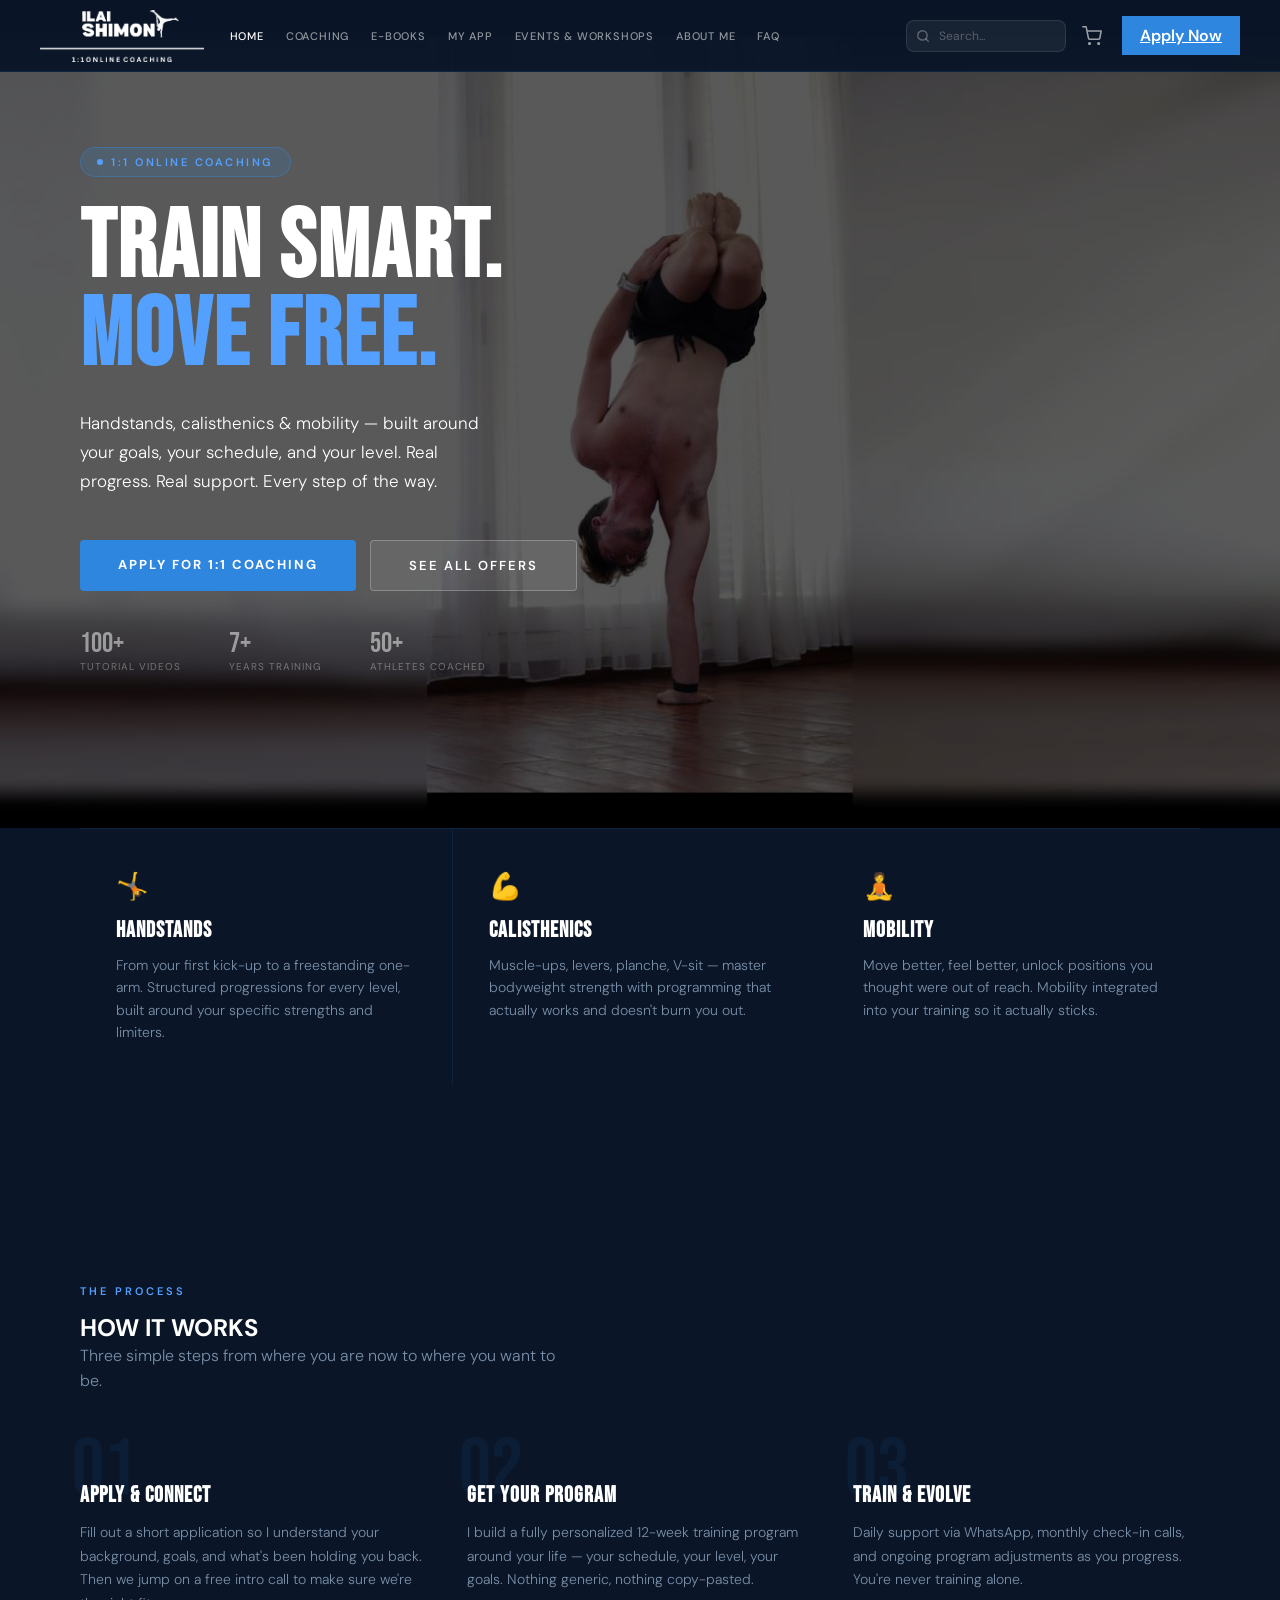
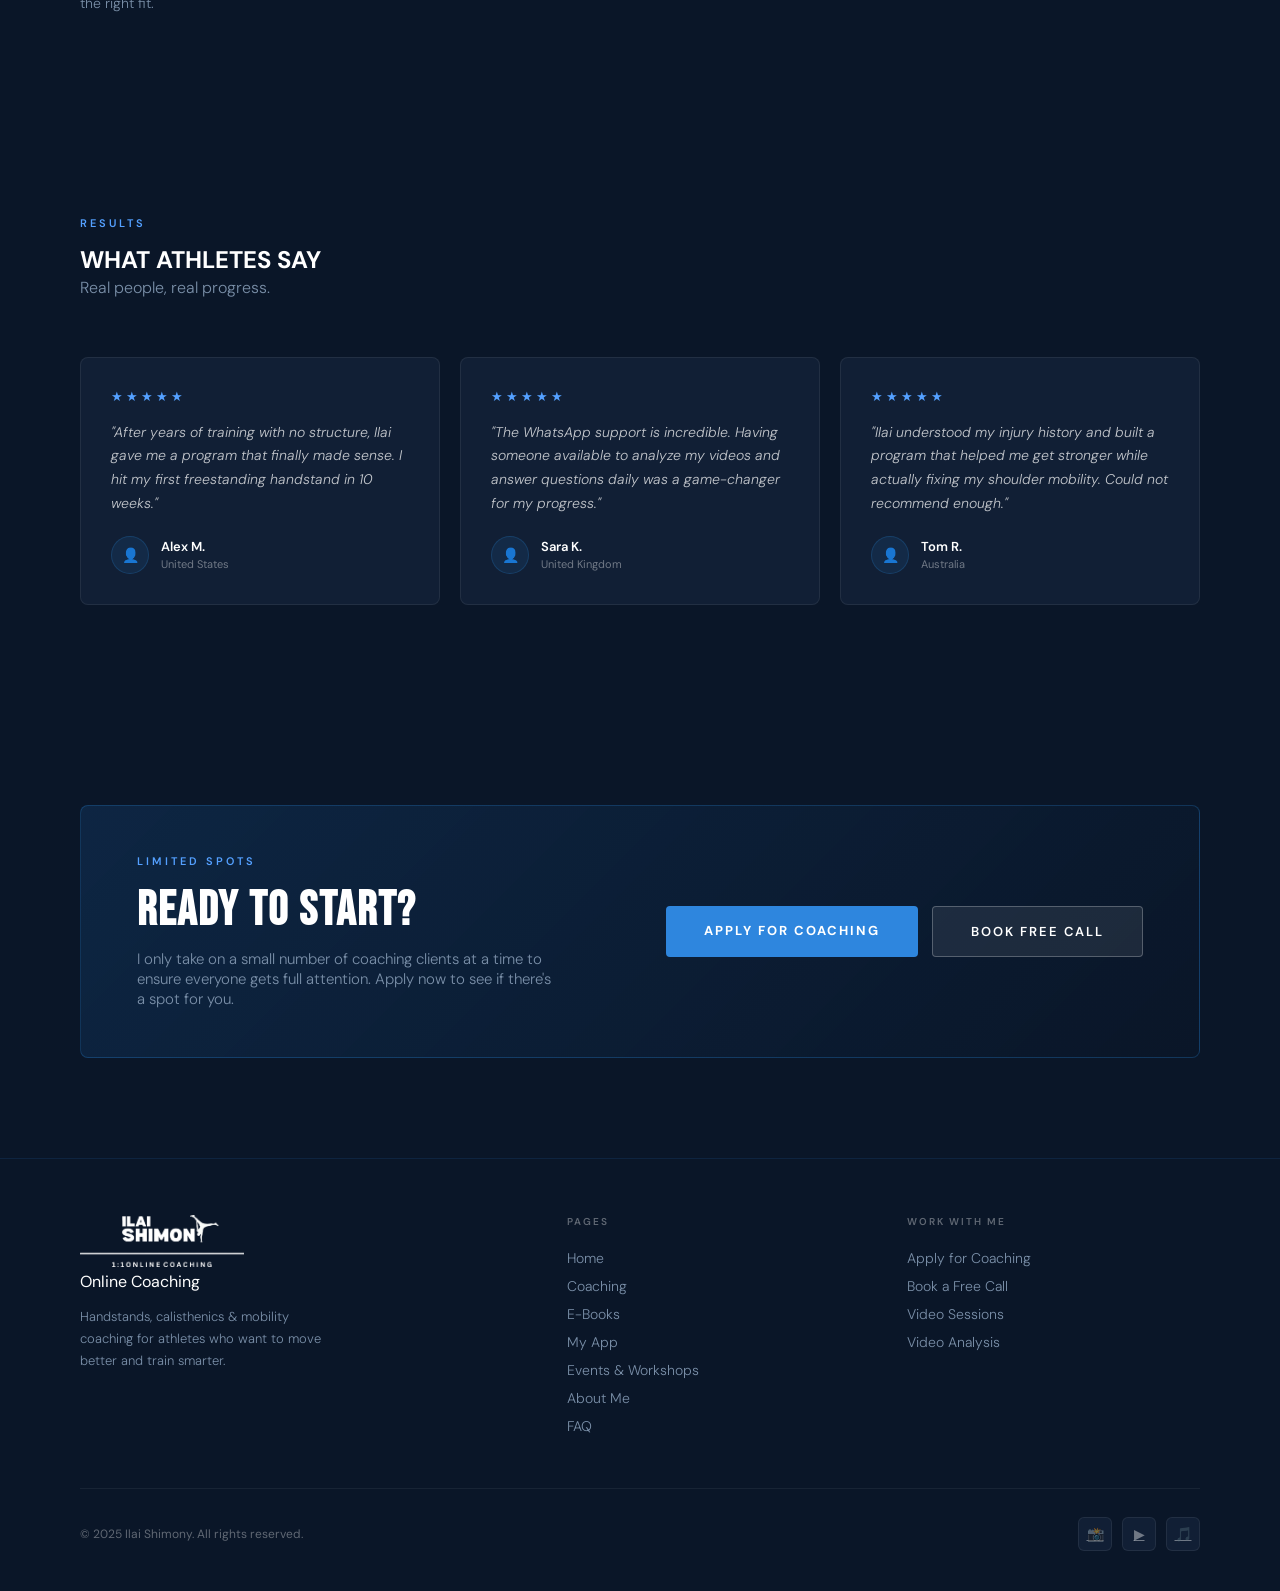
==== commit 19079b2a: "Move nav links to left, add functional search bar across all pages - Restructured nav: logo + links " ====
--- a/index.html
+++ b/index.html
@@ -11,43 +11,27 @@
 
 <nav>
   <div class="nav-left">
-    <a href="index.html" class="logo">
-      <img src="images/logo.png" alt="Ilai Shimony" class="logo-img">
-    </a>
-    <div class="nav-social">
-      <a href="https://instagram.com/ilaishimony1" target="_blank" class="nav-social-link" aria-label="Instagram">
-        <svg width="18" height="18" viewBox="0 0 24 24" fill="none" stroke="currentColor" stroke-width="1.8" stroke-linecap="round" stroke-linejoin="round"><rect x="2" y="2" width="20" height="20" rx="5" ry="5"/><path d="M16 11.37A4 4 0 1 1 12.63 8 4 4 0 0 1 16 11.37z"/><line x1="17.5" y1="6.5" x2="17.51" y2="6.5"/></svg>
-        <div class="nav-social-text">
-          <span class="nav-social-handle">@ilaishimony1</span>
-        </div>
-      </a>
-      <a href="mailto:ilaishimony1@gmail.com" class="nav-social-link" aria-label="Email">
-        <svg width="18" height="18" viewBox="0 0 24 24" fill="none" stroke="currentColor" stroke-width="1.8" stroke-linecap="round" stroke-linejoin="round"><path d="M4 4h16c1.1 0 2 .9 2 2v12c0 1.1-.9 2-2 2H4c-1.1 0-2-.9-2-2V6c0-1.1.9-2 2-2z"/><polyline points="22,6 12,13 2,6"/></svg>
-        <div class="nav-social-text">
-          <span class="nav-social-label">For business inquiries</span>
-          <span class="nav-social-handle">ilaishimony1@gmail.com</span>
-        </div>
-      </a>
-    </div>
-  </div>
-  <div class="nav-links">
-    <a href="index.html">Home</a>
+    <a href="index.html" class="logo"><img src="images/logo.png" alt="Ilai Shimony" class="logo-img"></a>
+    <div class="nav-links">
+    <a href="index.html" class="active">Home</a>
     <a href="coaching.html">Coaching</a>
     <a href="ebooks.html">E-Books</a>
-    
     <a href="app.html">My App</a>
     <a href="events.html">Events &amp; Workshops</a>
     <a href="about.html">About Me</a>
     <a href="faq.html">FAQ</a>
-    <a href="cart.html" class="nav-cart" aria-label="Cart" style="position:relative;padding:8px 10px;color:rgba(255,255,255,0.6);display:inline-flex;align-items:center;">
-      <svg width="20" height="20" viewBox="0 0 24 24" fill="none" stroke="currentColor" stroke-width="1.8" stroke-linecap="round" stroke-linejoin="round"><circle cx="9" cy="21" r="1"\/><circle cx="20" cy="21" r="1"\/><path d="M1 1h4l2.68 13.39a2 2 0 0 0 2 1.61h9.72a2 2 0 0 0 2-1.61L23 6H6"\/><\/svg>
-      <span class="cart-badge" style="display:none;position:absolute;top:2px;right:2px;background:#2e86de;color:#fff;font-size:10px;font-weight:700;width:16px;height:16px;border-radius:50%;align-items:center;justify-content:center;"><\/span>
-    <\/a>
+    </div>
+  </div>
+  <div class="nav-right">
+    <div class="nav-search-wrap">
+      <svg class="nav-search-icon" width="14" height="14" viewBox="0 0 24 24" fill="none" stroke="currentColor" stroke-width="2.5" stroke-linecap="round" stroke-linejoin="round"><circle cx="11" cy="11" r="8"/><line x1="21" y1="21" x2="16.65" y2="16.65"/></svg>
+      <input type="text" class="nav-search-input" id="nav-search-input" placeholder="Search..." autocomplete="off">
+      <div class="nav-search-results" id="nav-search-results"></div>
+    </div>
+    <a href="cart.html" class="nav-cart" aria-label="Cart" style="position:relative;padding:8px 10px;color:rgba(255,255,255,0.6);display:inline-flex;align-items:center;"><svg width="20" height="20" viewBox="0 0 24 24" fill="none" stroke="currentColor" stroke-width="1.8" stroke-linecap="round" stroke-linejoin="round"><circle cx="9" cy="21" r="1"/><circle cx="20" cy="21" r="1"/><path d="M1 1h4l2.68 13.39a2 2 0 0 0 2 1.61h9.72a2 2 0 0 0 2-1.61L23 6H6"/></svg><span class="cart-badge" style="display:none;position:absolute;top:2px;right:2px;background:#2e86de;color:#fff;font-size:10px;font-weight:700;width:16px;height:16px;border-radius:50%;align-items:center;justify-content:center;"></span></a>
     <a href="apply.html" class="nav-apply">Apply Now</a>
   </div>
-  <button class="nav-burger" onclick="toggleMenu()" aria-label="Menu">
-    <span></span><span></span><span></span>
-  </button>
+  <button class="nav-burger" onclick="toggleMenu()" aria-label="Menu"><span></span><span></span><span></span></button>
 </nav>
 <div class="nav-mobile" id="nav-mobile">
   <div class="nav-mobile-header">
@@ -258,5 +242,7 @@
 
 <script src="js/main.js"></script>
 <script src="js/cart.js"></script>
+<script src="js/search-data.js"></script>
+<script src="js/nav-search.js"></script>
 </body>
 </html>
--- a/css/style.css
+++ b/css/style.css
@@ -10,31 +10,62 @@
   background:rgba(10,22,40,0.97);
   border-bottom:1px solid rgba(42,143,232,0.12);
 }
-.nav-left { display:flex; align-items:center; gap:40px; }
-.logo { cursor:pointer; display:flex; align-items:center; }
+.nav-left { display:flex; align-items:center; gap:16px; flex:1; min-width:0; }
+.nav-right { display:flex; align-items:center; gap:6px; flex-shrink:0; }
+.logo { cursor:pointer; display:flex; align-items:center; flex-shrink:0; }
 .logo-img { height:52px; width:auto; display:block; }
-.nav-social { display:flex; align-items:center; gap:20px; }
-.nav-social-link {
-  display:flex; align-items:center; gap:8px;
-  color:rgba(255,255,255,0.45);
-  transition:all 0.2s; text-decoration:none;
-}
-.nav-social-link:hover { color:#fff; }
-.nav-social-link svg { flex-shrink:0; }
-.nav-social-text { display:flex; flex-direction:column; gap:1px; }
-.nav-social-handle { font-size:12px; font-weight:500; color:rgba(255,255,255,0.7); line-height:1.2; transition:color .2s; }
-.nav-social-label { font-size:10px; color:rgba(255,255,255,0.35); letter-spacing:.5px; line-height:1.2; }
-.nav-social-link:hover .nav-social-handle { color:#fff; }
-.nav-social-link:hover .nav-social-label { color:rgba(255,255,255,0.55); }
-.nav-links { display:flex; align-items:center; gap:4px; }
+.nav-links { display:flex; align-items:center; gap:2px; }
 .nav-links a {
-  color:rgba(255,255,255,0.6); text-decoration:none;
-  font-size:12px; font-weight:500; letter-spacing:1px; text-transform:uppercase;
-  padding:8px 14px; border-radius:4px; transition:all 0.2s;
+  color:rgba(255,255,255,0.55); text-decoration:none;
+  font-size:11px; font-weight:500; letter-spacing:.8px; text-transform:uppercase;
+  padding:7px 10px; border-radius:4px; transition:all 0.2s; white-space:nowrap;
 }
 .nav-links a:hover, .nav-links a.active { color:#fff; }
-.nav-apply { background:#2e86de !important; color:#fff !important; padding:10px 22px !important; font-weight:600 !important; margin-left:8px; }
+.nav-apply { background:#2e86de !important; color:#fff !important; padding:9px 18px !important; font-weight:600 !important; margin-left:4px; white-space:nowrap; }
 .nav-apply:hover { background:#54a0ff !important; }
+
+/* Nav search */
+.nav-search-wrap { position:relative; }
+.nav-search-icon {
+  position:absolute; left:10px; top:50%; transform:translateY(-50%);
+  pointer-events:none; color:rgba(255,255,255,0.3);
+}
+.nav-search-input {
+  background:rgba(255,255,255,0.06);
+  border:1px solid rgba(255,255,255,0.1);
+  border-radius:8px;
+  padding:7px 12px 7px 32px;
+  color:#fff;
+  font-family:'DM Sans',sans-serif;
+  font-size:12px;
+  width:160px;
+  outline:none;
+  transition:border-color 0.2s, width 0.3s;
+}
+.nav-search-input:focus { border-color:rgba(46,134,222,0.5); width:220px; }
+.nav-search-input::placeholder { color:rgba(255,255,255,0.28); }
+.nav-search-results {
+  position:absolute; top:calc(100% + 8px); left:0;
+  min-width:320px; max-height:400px; overflow-y:auto;
+  background:#0d1e36;
+  border:1px solid rgba(46,134,222,0.25);
+  border-radius:10px;
+  display:none; z-index:2000;
+  box-shadow:0 8px 32px rgba(0,0,0,0.5);
+}
+.nav-search-results.open { display:block; }
+.nav-search-result {
+  display:flex; flex-direction:column; gap:2px;
+  padding:11px 16px; text-decoration:none;
+  border-bottom:1px solid rgba(255,255,255,0.05);
+  transition:background 0.15s;
+}
+.nav-search-result:last-child { border-bottom:none; }
+.nav-search-result:hover { background:rgba(46,134,222,0.1); }
+.nav-search-result-title { font-size:13px; font-weight:600; color:#fff; }
+.nav-search-result-type { font-size:10px; font-weight:700; letter-spacing:1.5px; text-transform:uppercase; color:#54a0ff; margin-bottom:1px; }
+.nav-search-result-desc { font-size:11px; color:rgba(255,255,255,0.38); line-height:1.4; }
+.nav-search-empty { padding:18px 16px; font-size:13px; color:rgba(255,255,255,0.3); text-align:center; }
 
 /* Mobile nav */
 .nav-burger { display:none; flex-direction:column; gap:5px; background:none; border:none; cursor:pointer; padding:4px; z-index:1100; }
